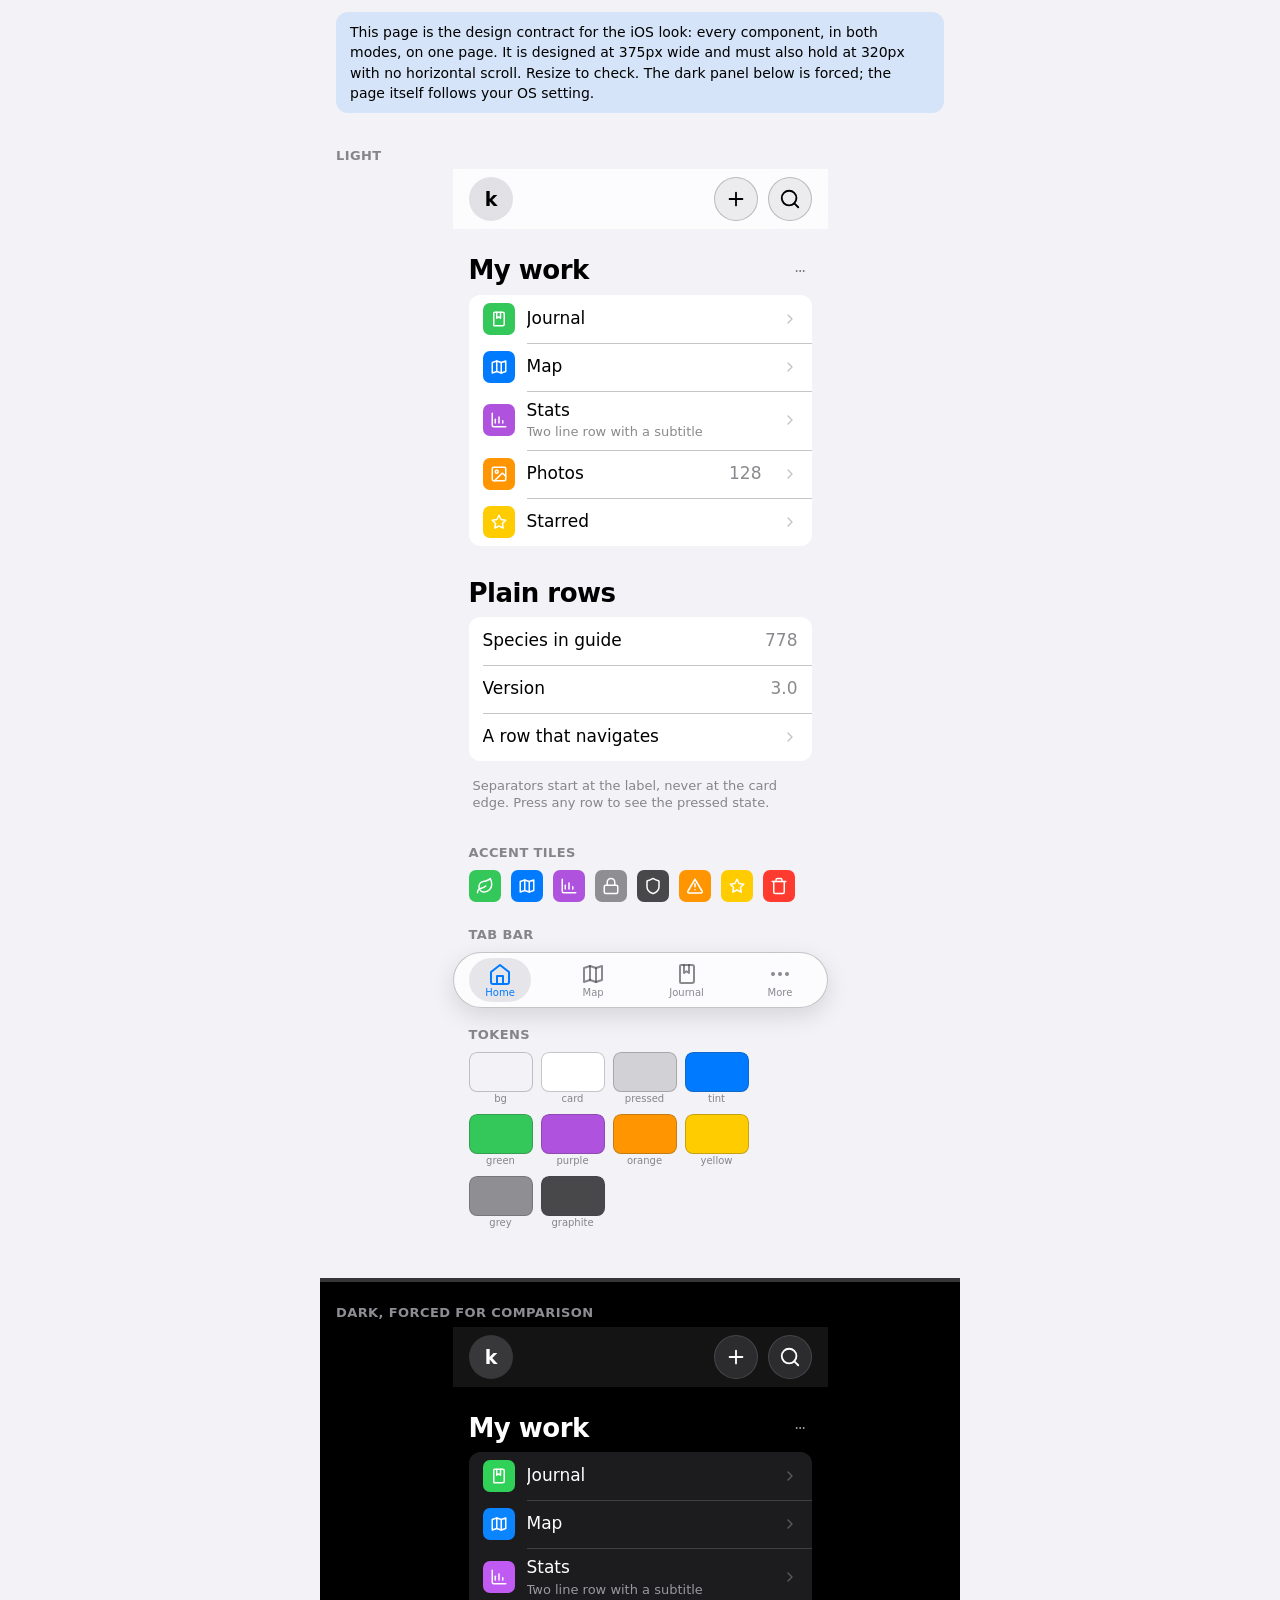
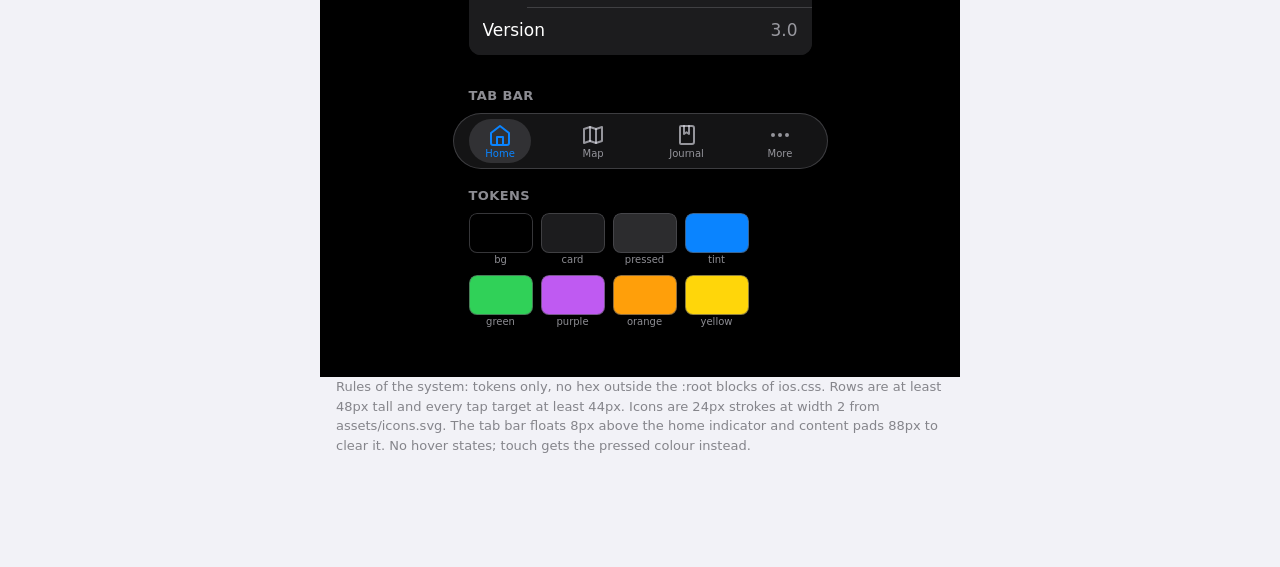
==== styleguide.html @ 79e68087 "feat: add ios styleguide and tokens The design contract for the iOS 26 look: one token sheet on :roo" ====
<!DOCTYPE html>
<html lang="en">
<head>
  <meta charset="utf-8">
  <meta name="viewport" content="width=device-width,initial-scale=1,viewport-fit=cover">
  <meta name="theme-color" content="#F2F2F7" media="(prefers-color-scheme: light)">
  <meta name="theme-color" content="#000000" media="(prefers-color-scheme: dark)">
  <title>styleguide</title>
  <link rel="stylesheet" href="assets/ios.css">
  <style>
    /* Demo scaffolding only. Components come from ios.css; the two panels
       borrow the palettes through the .ios-scheme-* classes it defines,
       so no colour is duplicated here. */
    .sg-note {
      margin: 12px 16px;
      padding: 10px 14px;
      border-radius: 12px;
      background: var(--tint-soft);
      color: var(--label);
      font-size: 14px;
      line-height: 1.45;
    }
    .sg-pane { padding: 4px 0 24px; background: var(--bg); color: var(--label); }
    .sg-pane + .sg-pane { border-top: 4px solid var(--sep); }
    .sg-pane-label {
      font-size: 13px;
      font-weight: 600;
      letter-spacing: .4px;
      text-transform: uppercase;
      color: var(--label-2);
      margin: 18px 16px 4px;
    }
    .sg-swatches { display: flex; flex-wrap: wrap; gap: 8px; margin: 8px 16px 24px; }
    .sg-swatch {
      width: 64px;
      border-radius: 8px;
      overflow: hidden;
      font-size: 10px;
      color: var(--label-2);
      text-align: center;
    }
    .sg-swatch i { display: block; height: 40px; border: 0.5px solid var(--sep); border-radius: 8px; }
    .sg-tiles { display: flex; gap: 10px; flex-wrap: wrap; margin: 8px 16px 24px; }
    .sg-phone { max-width: 375px; margin: 0 auto; }
    .sg-kbd { font-size: 13px; color: var(--label-2); margin: 0 16px 24px; line-height: 1.5; }
  </style>
</head>
<body>
<div class="ios-page">

  <div class="sg-note">
    This page is the design contract for the iOS look: every component, in both
    modes, on one page. It is designed at 375px wide and must also hold at
    320px with no horizontal scroll. Resize to check. The dark panel below is
    forced; the page itself follows your OS setting.
  </div>

  <!-- ============================== LIGHT ============================== -->
  <section class="sg-pane ios-scheme-light">
    <div class="sg-pane-label">Light</div>
    <div class="sg-phone">

      <header class="ios-header">
        <div class="ios-header-row">
          <a class="ios-avatar" href="#" aria-label="Account">k</a>
          <div class="ios-header-actions">
            <button class="ios-glass-btn" type="button" aria-label="New entry"><svg><use href="assets/icons.svg#plus"/></svg></button>
            <button class="ios-glass-btn" type="button" aria-label="Search"><svg><use href="assets/icons.svg#search"/></svg></button>
          </div>
        </div>
      </header>

      <h2 class="ios-section-title">My work
        <button class="ios-overflow" type="button" aria-label="More options"><svg><use href="assets/icons.svg#ellipsis"/></svg></button>
      </h2>
      <nav class="ios-group">
        <a class="ios-row" href="#">
          <span class="ios-tile ios-tile--green"><svg><use href="assets/icons.svg#notebook"/></svg></span>
          <span class="ios-row-body"><span class="ios-row-title">Journal</span></span>
          <span class="ios-chevron"><svg><use href="assets/icons.svg#chevron-right"/></svg></span>
        </a>
        <a class="ios-row" href="#">
          <span class="ios-tile ios-tile--blue"><svg><use href="assets/icons.svg#map"/></svg></span>
          <span class="ios-row-body"><span class="ios-row-title">Map</span></span>
          <span class="ios-chevron"><svg><use href="assets/icons.svg#chevron-right"/></svg></span>
        </a>
        <a class="ios-row" href="#">
          <span class="ios-tile ios-tile--purple"><svg><use href="assets/icons.svg#chart"/></svg></span>
          <span class="ios-row-body"><span class="ios-row-title">Stats</span><span class="ios-row-sub">Two line row with a subtitle</span></span>
          <span class="ios-chevron"><svg><use href="assets/icons.svg#chevron-right"/></svg></span>
        </a>
        <a class="ios-row" href="#">
          <span class="ios-tile ios-tile--orange"><svg><use href="assets/icons.svg#image"/></svg></span>
          <span class="ios-row-body"><span class="ios-row-title">Photos</span></span>
          <span class="ios-row-value">128</span>
          <span class="ios-chevron"><svg><use href="assets/icons.svg#chevron-right"/></svg></span>
        </a>
        <a class="ios-row" href="#">
          <span class="ios-tile ios-tile--yellow"><svg><use href="assets/icons.svg#star"/></svg></span>
          <span class="ios-row-body"><span class="ios-row-title">Starred</span></span>
          <span class="ios-chevron"><svg><use href="assets/icons.svg#chevron-right"/></svg></span>
        </a>
      </nav>

      <h2 class="ios-section-title">Plain rows</h2>
      <div class="ios-group">
        <div class="ios-row ios-row--plain">
          <span class="ios-row-body"><span class="ios-row-title">Species in guide</span></span>
          <span class="ios-row-value">778</span>
        </div>
        <div class="ios-row ios-row--plain">
          <span class="ios-row-body"><span class="ios-row-title">Version</span></span>
          <span class="ios-row-value">3.0</span>
        </div>
        <a class="ios-row ios-row--plain" href="#">
          <span class="ios-row-body"><span class="ios-row-title">A row that navigates</span></span>
          <span class="ios-chevron"><svg><use href="assets/icons.svg#chevron-right"/></svg></span>
        </a>
      </div>
      <p class="ios-group-foot">Separators start at the label, never at the card edge. Press any row to see the pressed state.</p>

      <div class="sg-pane-label">Accent tiles</div>
      <div class="sg-tiles">
        <span class="ios-tile ios-tile--green"><svg><use href="assets/icons.svg#leaf"/></svg></span>
        <span class="ios-tile ios-tile--blue"><svg><use href="assets/icons.svg#map"/></svg></span>
        <span class="ios-tile ios-tile--purple"><svg><use href="assets/icons.svg#chart"/></svg></span>
        <span class="ios-tile ios-tile--grey"><svg><use href="assets/icons.svg#lock"/></svg></span>
        <span class="ios-tile ios-tile--graphite"><svg><use href="assets/icons.svg#shield"/></svg></span>
        <span class="ios-tile ios-tile--orange"><svg><use href="assets/icons.svg#alert"/></svg></span>
        <span class="ios-tile ios-tile--yellow"><svg><use href="assets/icons.svg#star"/></svg></span>
        <span class="ios-tile ios-tile--red"><svg><use href="assets/icons.svg#trash"/></svg></span>
      </div>

      <div class="sg-pane-label">Tab bar</div>
      <nav class="ios-tabbar ios-tabbar--demo">
        <a class="ios-tab" aria-current="page" href="#"><svg><use href="assets/icons.svg#home"/></svg><span>Home</span></a>
        <a class="ios-tab" href="#"><svg><use href="assets/icons.svg#map"/></svg><span>Map</span></a>
        <a class="ios-tab" href="#"><svg><use href="assets/icons.svg#notebook"/></svg><span>Journal</span></a>
        <a class="ios-tab" href="#"><svg><use href="assets/icons.svg#ellipsis"/></svg><span>More</span></a>
      </nav>

      <div class="sg-pane-label">Tokens</div>
      <div class="sg-swatches">
        <span class="sg-swatch"><i style="background:var(--bg)"></i>bg</span>
        <span class="sg-swatch"><i style="background:var(--card)"></i>card</span>
        <span class="sg-swatch"><i style="background:var(--card-pressed)"></i>pressed</span>
        <span class="sg-swatch"><i style="background:var(--tint)"></i>tint</span>
        <span class="sg-swatch"><i style="background:var(--green)"></i>green</span>
        <span class="sg-swatch"><i style="background:var(--purple)"></i>purple</span>
        <span class="sg-swatch"><i style="background:var(--orange)"></i>orange</span>
        <span class="sg-swatch"><i style="background:var(--yellow)"></i>yellow</span>
        <span class="sg-swatch"><i style="background:var(--grey)"></i>grey</span>
        <span class="sg-swatch"><i style="background:var(--graphite)"></i>graphite</span>
      </div>
    </div>
  </section>

  <!-- ============================== DARK =============================== -->
  <section class="sg-pane ios-scheme-dark">
    <div class="sg-pane-label">Dark, forced for comparison</div>
    <div class="sg-phone">

      <header class="ios-header">
        <div class="ios-header-row">
          <a class="ios-avatar" href="#" aria-label="Account">k</a>
          <div class="ios-header-actions">
            <button class="ios-glass-btn" type="button" aria-label="New entry"><svg><use href="assets/icons.svg#plus"/></svg></button>
            <button class="ios-glass-btn" type="button" aria-label="Search"><svg><use href="assets/icons.svg#search"/></svg></button>
          </div>
        </div>
      </header>

      <h2 class="ios-section-title">My work
        <button class="ios-overflow" type="button" aria-label="More options"><svg><use href="assets/icons.svg#ellipsis"/></svg></button>
      </h2>
      <nav class="ios-group">
        <a class="ios-row" href="#">
          <span class="ios-tile ios-tile--green"><svg><use href="assets/icons.svg#notebook"/></svg></span>
          <span class="ios-row-body"><span class="ios-row-title">Journal</span></span>
          <span class="ios-chevron"><svg><use href="assets/icons.svg#chevron-right"/></svg></span>
        </a>
        <a class="ios-row" href="#">
          <span class="ios-tile ios-tile--blue"><svg><use href="assets/icons.svg#map"/></svg></span>
          <span class="ios-row-body"><span class="ios-row-title">Map</span></span>
          <span class="ios-chevron"><svg><use href="assets/icons.svg#chevron-right"/></svg></span>
        </a>
        <a class="ios-row" href="#">
          <span class="ios-tile ios-tile--purple"><svg><use href="assets/icons.svg#chart"/></svg></span>
          <span class="ios-row-body"><span class="ios-row-title">Stats</span><span class="ios-row-sub">Two line row with a subtitle</span></span>
          <span class="ios-chevron"><svg><use href="assets/icons.svg#chevron-right"/></svg></span>
        </a>
        <div class="ios-row ios-row--plain">
          <span class="ios-row-body"><span class="ios-row-title">Version</span></span>
          <span class="ios-row-value">3.0</span>
        </div>
      </nav>

      <div class="sg-pane-label">Tab bar</div>
      <nav class="ios-tabbar ios-tabbar--demo">
        <a class="ios-tab" aria-current="page" href="#"><svg><use href="assets/icons.svg#home"/></svg><span>Home</span></a>
        <a class="ios-tab" href="#"><svg><use href="assets/icons.svg#map"/></svg><span>Map</span></a>
        <a class="ios-tab" href="#"><svg><use href="assets/icons.svg#notebook"/></svg><span>Journal</span></a>
        <a class="ios-tab" href="#"><svg><use href="assets/icons.svg#ellipsis"/></svg><span>More</span></a>
      </nav>

      <div class="sg-pane-label">Tokens</div>
      <div class="sg-swatches">
        <span class="sg-swatch"><i style="background:var(--bg)"></i>bg</span>
        <span class="sg-swatch"><i style="background:var(--card)"></i>card</span>
        <span class="sg-swatch"><i style="background:var(--card-pressed)"></i>pressed</span>
        <span class="sg-swatch"><i style="background:var(--tint)"></i>tint</span>
        <span class="sg-swatch"><i style="background:var(--green)"></i>green</span>
        <span class="sg-swatch"><i style="background:var(--purple)"></i>purple</span>
        <span class="sg-swatch"><i style="background:var(--orange)"></i>orange</span>
        <span class="sg-swatch"><i style="background:var(--yellow)"></i>yellow</span>
      </div>
    </div>
  </section>

  <p class="sg-kbd">
    Rules of the system: tokens only, no hex outside the :root blocks of
    ios.css. Rows are at least 48px tall and every tap target at least 44px.
    Icons are 24px strokes at width 2 from assets/icons.svg. The tab bar
    floats 8px above the home indicator and content pads 88px to clear it.
    No hover states; touch gets the pressed colour instead.
  </p>
</div>
</body>
</html>
---- assets/ios.css ----
/* =====================================================================
   ios.css, part 1 of 2: the shared iOS design system.
   One stylesheet per site. Tokens live on :root; dark mode follows the
   OS through prefers-color-scheme. The apps carry their own
   Auto / Light / Dark setting, which lands as data-theme on <html> and
   must win in both directions. The .ios-scheme-* classes expose the
   same two palettes to the styleguide so it can show both modes on one
   page without duplicating a token anywhere else.
   No hex outside the token blocks below.
   ===================================================================== */

:root {
  /* ground and surfaces */
  --bg: #F2F2F7;
  --card: #FFFFFF;
  --card-pressed: #D1D1D6;

  /* text */
  --label: #000000;
  --label-2: rgba(60, 60, 67, .60);
  --label-3: rgba(60, 60, 67, .30);
  --sep: rgba(60, 60, 67, .29);

  /* chrome and tint */
  --tint: #007AFF;
  --tint-press: #0062CC;
  --tint-soft: rgba(0, 122, 255, .12);
  --on-tint: #FFFFFF;
  --chrome: rgba(255, 255, 255, .72);

  /* accents, one per tile colour */
  --green: #34C759;
  --blue: #007AFF;
  --purple: #AF52DE;
  --grey: #8E8E93;
  --graphite: #48484A;
  --orange: #FF9500;
  --yellow: #FFCC00;
  --red: #FF3B30;

  /* system fills */
  --fill: rgba(120, 120, 128, .12);
  --fill-strong: rgba(120, 120, 128, .2);
  --press-pill: rgba(120, 120, 128, .16);
  --shadow-float: 0 8px 24px rgba(0, 0, 0, .12);

  /* geometry */
  --r-group: 12px;
  --r-tile: 7px;
  --row-min: 48px;
  --gutter: 16px;

  /* compat aliases: older component css reads these names */
  --bg-elevated: var(--card);
  --bg-secondary: var(--bg);
  --bar: var(--chrome);
  --bar-border: var(--sep);
  --separator: var(--sep);
  --tab-inactive: var(--label-2);
}

@media (prefers-color-scheme: dark) {
  :root:not([data-theme="light"]) {
    --bg: #000000;
    --card: #1C1C1E;
    --card-pressed: #2C2C2E;
    --label: #FFFFFF;
    --label-2: rgba(235, 235, 245, .60);
    --label-3: rgba(235, 235, 245, .30);
    --sep: rgba(84, 84, 88, .65);
    --tint: #0A84FF;
    --tint-press: #409CFF;
    --tint-soft: rgba(10, 132, 255, .16);
    --chrome: rgba(28, 28, 30, .72);
    --green: #30D158;
    --blue: #0A84FF;
    --purple: #BF5AF2;
    --graphite: #3A3A3C;
    --orange: #FF9F0A;
    --yellow: #FFD60A;
    --red: #FF453A;
    --fill: rgba(120, 120, 128, .24);
    --fill-strong: rgba(120, 120, 128, .36);
    --press-pill: rgba(120, 120, 128, .29);
    color-scheme: dark;
  }
}

/* The in-app theme picker must beat the OS in both directions, and the
   styleguide borrows the same palettes for its side by side panels. */
:root[data-theme="light"],
.ios-scheme-light {
  --bg: #F2F2F7;
  --card: #FFFFFF;
  --card-pressed: #D1D1D6;
  --label: #000000;
  --label-2: rgba(60, 60, 67, .60);
  --label-3: rgba(60, 60, 67, .30);
  --sep: rgba(60, 60, 67, .29);
  --tint: #007AFF;
  --tint-press: #0062CC;
  --tint-soft: rgba(0, 122, 255, .12);
  --chrome: rgba(255, 255, 255, .72);
  --green: #34C759;
  --blue: #007AFF;
  --purple: #AF52DE;
  --grey: #8E8E93;
  --graphite: #48484A;
  --orange: #FF9500;
  --yellow: #FFCC00;
  --red: #FF3B30;
  --fill: rgba(120, 120, 128, .12);
  --fill-strong: rgba(120, 120, 128, .2);
  --press-pill: rgba(120, 120, 128, .16);
  color-scheme: light;
}
:root[data-theme="dark"],
.ios-scheme-dark {
  --bg: #000000;
  --card: #1C1C1E;
  --card-pressed: #2C2C2E;
  --label: #FFFFFF;
  --label-2: rgba(235, 235, 245, .60);
  --label-3: rgba(235, 235, 245, .30);
  --sep: rgba(84, 84, 88, .65);
  --tint: #0A84FF;
  --tint-press: #409CFF;
  --tint-soft: rgba(10, 132, 255, .16);
  --chrome: rgba(28, 28, 30, .72);
  --green: #30D158;
  --blue: #0A84FF;
  --purple: #BF5AF2;
  --grey: #8E8E93;
  --graphite: #3A3A3C;
  --orange: #FF9F0A;
  --yellow: #FFD60A;
  --red: #FF453A;
  --fill: rgba(120, 120, 128, .24);
  --fill-strong: rgba(120, 120, 128, .36);
  --press-pill: rgba(120, 120, 128, .29);
  color-scheme: dark;
}

/* ------------------------------------------------------------ globals */
* { box-sizing: border-box; }
html { -webkit-text-size-adjust: 100%; }
body {
  margin: 0;
  min-height: 100dvh;
  background: var(--bg);
  color: var(--label);
  font-family: -apple-system, BlinkMacSystemFont, system-ui, "Segoe UI", Roboto, sans-serif;
  font-size: 17px;
  line-height: 1.4;
  -webkit-font-smoothing: antialiased;
  -webkit-tap-highlight-color: transparent;
  overscroll-behavior-y: none;
  /* content must clear the floating tab bar */
  padding-bottom: 88px;
}
img { max-width: 100%; }
a { color: var(--tint); text-decoration: none; }
button {
  font-family: inherit;
  color: inherit;
  background: none;
  border: 0;
  cursor: pointer;
  touch-action: manipulation;
}
:focus-visible {
  outline: 2px solid var(--tint);
  outline-offset: 2px;
  border-radius: 6px;
}
/* one centred column, capped at 640px */
.ios-page { max-width: 640px; margin: 0 auto; }

@media (prefers-reduced-motion: reduce) {
  *, *::before, *::after { transition-duration: .01ms !important; animation-duration: .01ms !important; }
}

/* ------------------------------------------------------- 1. header */
.ios-header {
  position: sticky;
  top: 0;
  z-index: 40;
  background: var(--chrome);
  -webkit-backdrop-filter: blur(24px) saturate(180%);
  backdrop-filter: blur(24px) saturate(180%);
  padding: calc(8px + env(safe-area-inset-top)) var(--gutter) 8px;
}
.ios-header-row {
  max-width: 640px;
  margin: 0 auto;
  display: flex;
  align-items: center;
  justify-content: space-between;
  gap: 12px;
  min-height: 44px;
}
.ios-avatar {
  width: 44px;
  height: 44px;
  border-radius: 50%;
  display: flex;
  align-items: center;
  justify-content: center;
  background: var(--fill-strong);
  color: var(--label);
  font-size: 19px;
  font-weight: 600;
  text-decoration: none;
  overflow: hidden;
  flex: none;
}
.ios-avatar img { width: 100%; height: 100%; object-fit: cover; }
.ios-avatar svg { width: 22px; height: 22px; color: var(--label-2); }
.ios-avatar:active { background: var(--card-pressed); }
.ios-header-actions { display: flex; gap: 10px; margin-left: auto; }
.ios-glass-btn {
  width: 44px;
  height: 44px;
  border-radius: 50%;
  display: flex;
  align-items: center;
  justify-content: center;
  background: var(--fill);
  border: 0.5px solid var(--sep);
  color: var(--label);
}
.ios-glass-btn svg { width: 22px; height: 22px; }
.ios-glass-btn:active { background: var(--card-pressed); }

/* ------------------------------------------------ 2. section title */
.ios-section-title {
  display: flex;
  align-items: center;
  justify-content: space-between;
  gap: 12px;
  font-size: 26px;
  font-weight: 700;
  letter-spacing: -0.02em;
  line-height: 1.2;
  color: var(--label);
  margin: 26px 0 8px;
  padding-left: var(--gutter);
}
.ios-overflow {
  width: 24px;
  height: 24px;
  flex: none;
  display: flex;
  align-items: center;
  justify-content: center;
  color: var(--label-2);
  margin-right: var(--gutter);
}
.ios-overflow svg { width: 24px; height: 24px; }

/* -------------------------------------------------------- 3. group */
.ios-group {
  background: var(--card);
  border-radius: var(--r-group);
  margin: 0 var(--gutter) 32px;
  overflow: hidden;
}
/* small footnote under a group, outside the card */
.ios-group-foot {
  font-size: 13px;
  color: var(--label-2);
  margin: -24px var(--gutter) 32px;
  padding: 8px 4px 0;
  line-height: 1.35;
}

/* ---------------------------------------------------------- 4. row */
.ios-row {
  position: relative;
  display: flex;
  align-items: center;
  min-height: var(--row-min);
  padding: 8px 14px;
  gap: 12px;
  color: var(--label);
  font-size: 17px;
  text-decoration: none;
  text-align: left;
  background: var(--card);
  /* a <button> is a form control: without this its row shrink-wraps */
  width: 100%;
  border: 0;
}
.ios-row:active { background: var(--card-pressed); }
/* separator starts at the label, never the card edge:
   14px pad + 32px tile + 12px gap = 58px when a tile leads the row */
.ios-row + .ios-row::before,
.ios-row + details > .ios-row::before {
  content: "";
  position: absolute;
  top: 0;
  left: 58px;
  right: 0;
  height: 0.5px;
  background: var(--sep);
}
/* rows with no leading tile: the label starts at the padding */
.ios-row--plain + .ios-row--plain::before { left: 14px; }
.ios-row-body { flex: 1; min-width: 0; }
.ios-row-title {
  display: block;
  font-size: 17px;
  color: var(--label);
  overflow: hidden;
  text-overflow: ellipsis;
  white-space: nowrap;
}
.ios-row-sub {
  display: block;
  font-size: 13px;
  color: var(--label-2);
  margin-top: 1px;
  overflow: hidden;
  text-overflow: ellipsis;
  white-space: nowrap;
}
.ios-row-value {
  flex: none;
  margin-left: auto;
  color: var(--label-2);
  font-size: 17px;
  font-variant-numeric: tabular-nums;
}
.ios-chevron {
  flex: none;
  margin-left: auto;
  display: flex;
  color: var(--label-3);
}
.ios-row-value + .ios-chevron { margin-left: 8px; }
.ios-chevron svg { width: 16px; height: 16px; display: block; }

/* --------------------------------------------------------- 5. tile */
.ios-tile {
  width: 32px;
  height: 32px;
  border-radius: var(--r-tile);
  display: flex;
  align-items: center;
  justify-content: center;
  color: var(--on-tint);
  flex: none;
}
.ios-tile svg { width: 18px; height: 18px; }
.ios-tile--green { background: var(--green); }
.ios-tile--blue { background: var(--blue); }
.ios-tile--purple { background: var(--purple); }
.ios-tile--grey { background: var(--grey); }
.ios-tile--graphite { background: var(--graphite); }
.ios-tile--orange { background: var(--orange); }
.ios-tile--yellow { background: var(--yellow); }
.ios-tile--red { background: var(--red); }
.ios-tile--tint { background: var(--tint); }

/* ------------------------------------------------------ 6. tab bar */
.ios-tabbar {
  position: fixed;
  left: 12px;
  right: 12px;
  bottom: calc(8px + env(safe-area-inset-bottom));
  height: 56px;
  max-width: 616px;
  margin: 0 auto;
  border-radius: 28px;
  background: var(--chrome);
  -webkit-backdrop-filter: blur(24px) saturate(180%);
  backdrop-filter: blur(24px) saturate(180%);
  border: 0.5px solid var(--sep);
  box-shadow: var(--shadow-float);
  display: flex;
  align-items: center;
  justify-content: space-around;
  z-index: 50;
}
.ios-tab {
  display: flex;
  flex-direction: column;
  align-items: center;
  justify-content: center;
  gap: 2px;
  min-width: 62px;
  height: 44px;
  padding: 0 14px;
  border-radius: 22px;
  color: var(--label-2);
  font-size: 10px;
  font-weight: 500;
  line-height: 1;
  text-decoration: none;
}
.ios-tab svg { width: 24px; height: 24px; }
.ios-tab[aria-current="page"],
.ios-tab.on {
  background: var(--press-pill);
  color: var(--tint);
}
/* static variant so the styleguide can show the bar in the flow */
.ios-tabbar--demo { position: static; margin: 8px auto; }
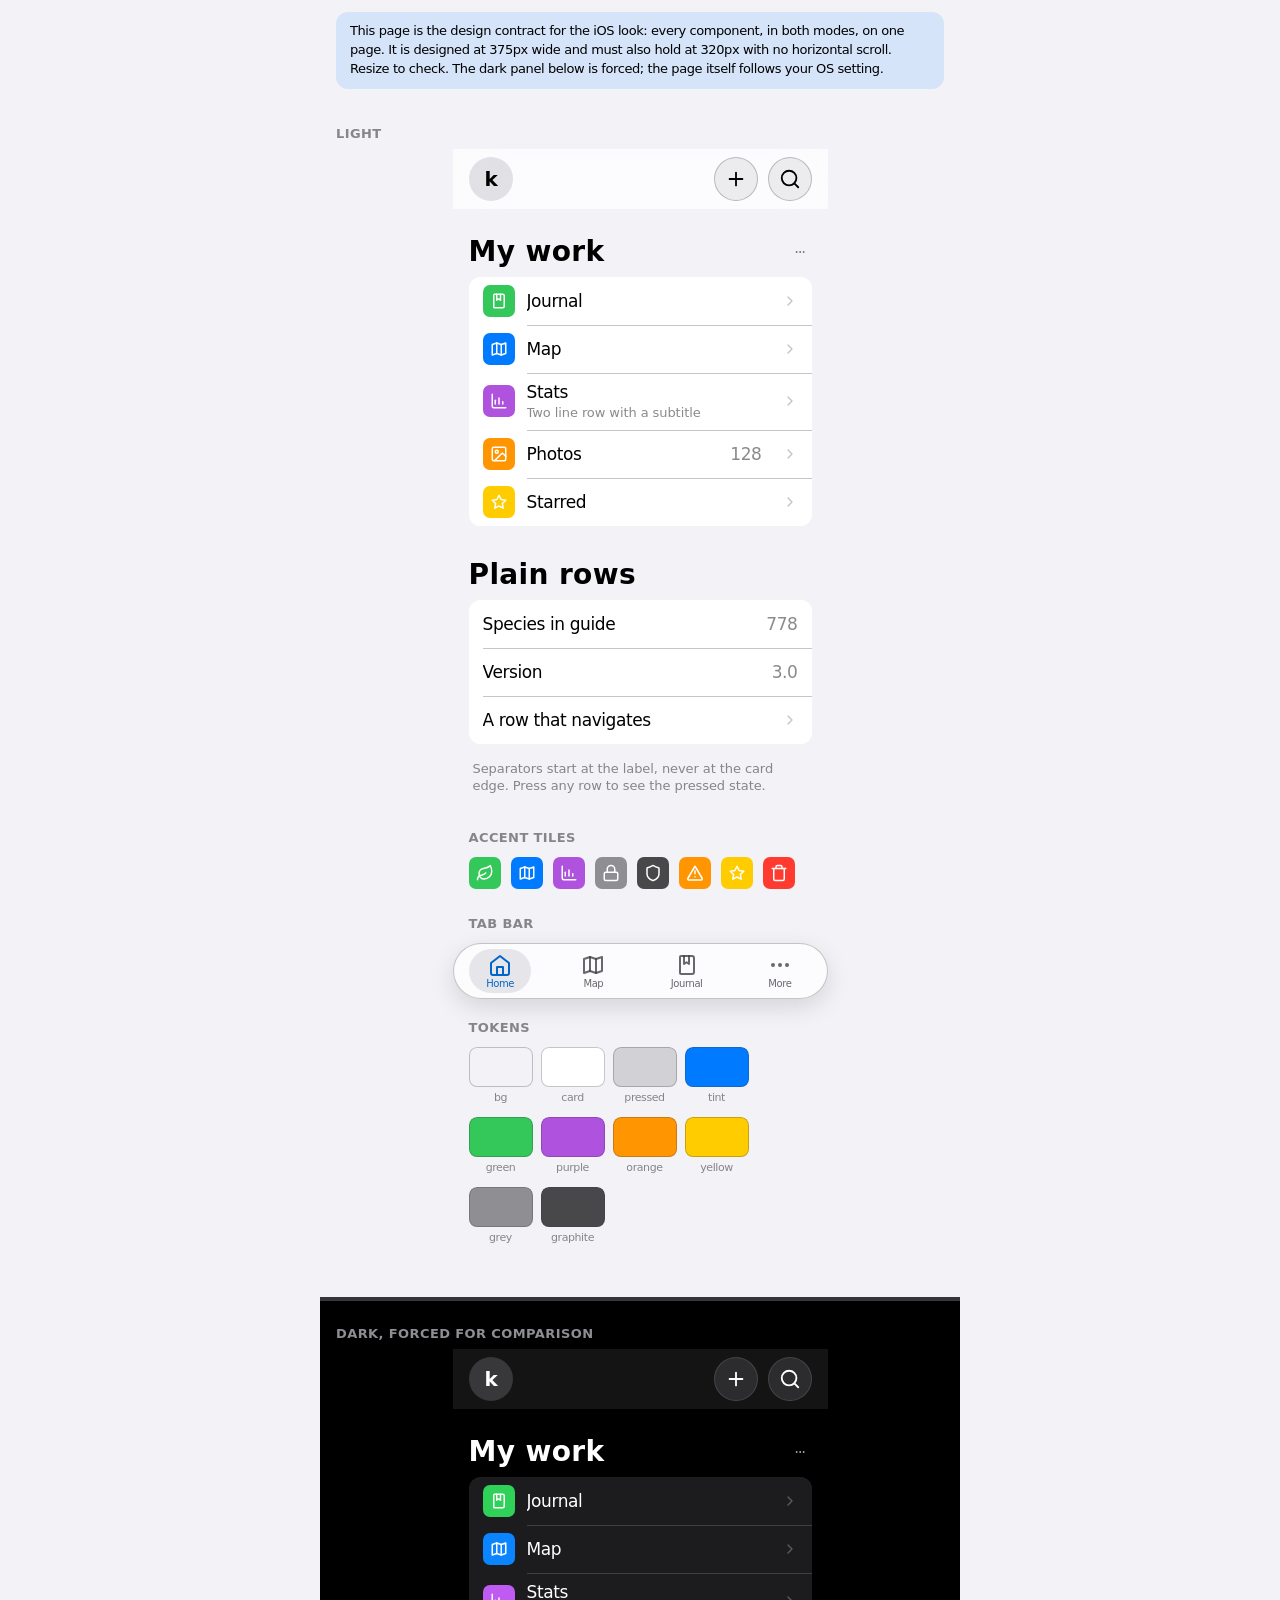
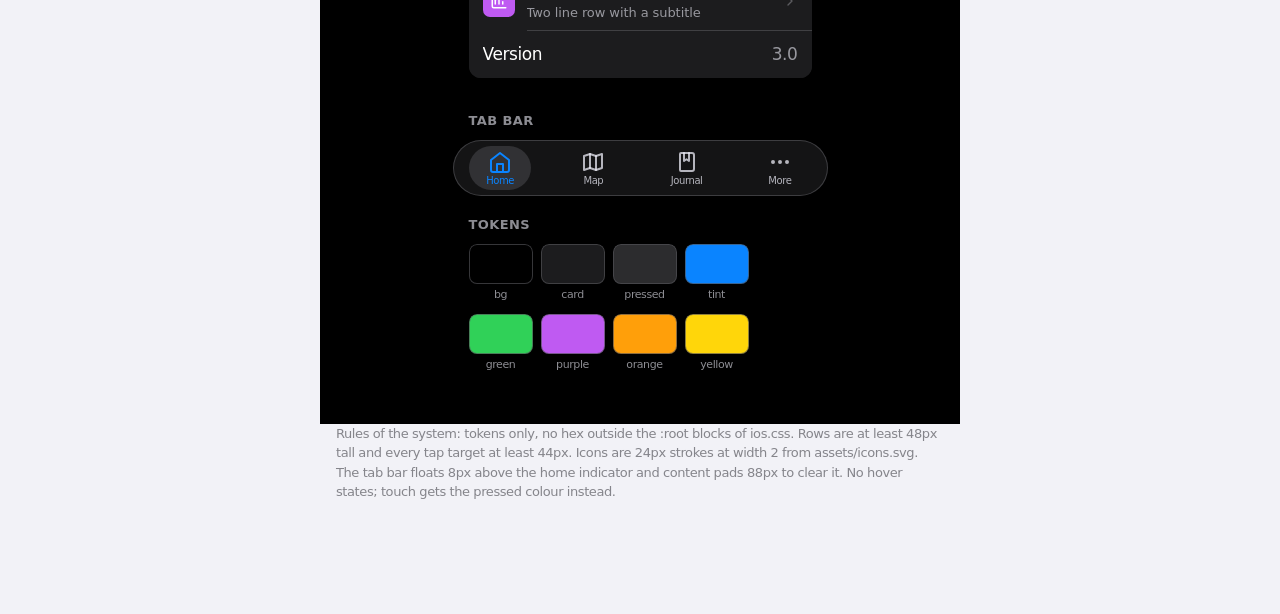
==== commit a1d874b3: "style: adopt the apple type scale and system font Every piece of text now sits on the iOS Dynamic Ty" ====
--- a/styleguide.html
+++ b/styleguide.html
@@ -17,7 +17,7 @@
       border-radius: 12px;
       background: var(--tint-soft);
       color: var(--label);
-      font-size: 14px;
+      font-size: 13px;
       line-height: 1.45;
     }
     .sg-pane { padding: 4px 0 24px; background: var(--bg); color: var(--label); }
@@ -35,7 +35,7 @@
       width: 64px;
       border-radius: 8px;
       overflow: hidden;
-      font-size: 10px;
+      font-size: 11px;
       color: var(--label-2);
       text-align: center;
     }
--- a/assets/ios.css
+++ b/assets/ios.css
@@ -1,5 +1,5 @@
 /* =====================================================================
-   ios.css, part 1 of 2: the shared iOS design system.
+   ios.css, part 1 of 3: the shared iOS design system.
    One stylesheet per site. Tokens live on :root; dark mode follows the
    OS through prefers-color-scheme. The apps carry their own
    Auto / Light / Dark setting, which lands as data-theme on <html> and
@@ -24,6 +24,9 @@
   /* chrome and tint */
   --tint: #007AFF;
   --tint-press: #0062CC;
+  --tint-text: #0066CC;
+  --tint-fill: #0066CC;
+  --label-aa: rgba(60, 60, 67, .78);
   --tint-soft: rgba(0, 122, 255, .12);
   --on-tint: #FFFFFF;
   --chrome: rgba(255, 255, 255, .72);
@@ -43,6 +46,24 @@
   --fill-strong: rgba(120, 120, 128, .2);
   --press-pill: rgba(120, 120, 128, .16);
   --shadow-float: 0 8px 24px rgba(0, 0, 0, .12);
+
+
+  /* Apple type scale (Dynamic Type at the default Large setting).
+     Sizes, line heights and tracking straight from the HIG; every
+     font-size in this file must be one of these. */
+  --font-sys: -apple-system, BlinkMacSystemFont, system-ui, "Segoe UI", Roboto, sans-serif;
+  --fs-large-title: 34px; --lh-large-title: 41px; --ls-large-title: 0.37px;
+  --fs-title1: 28px; --lh-title1: 34px; --ls-title1: 0.36px;
+  --fs-title2: 22px; --lh-title2: 28px; --ls-title2: 0.35px;
+  --fs-title3: 20px; --lh-title3: 25px; --ls-title3: 0.38px;
+  --fs-headline: 17px; --lh-headline: 22px; --ls-headline: -0.41px;
+  --fs-body: 17px; --lh-body: 22px; --ls-body: -0.41px;
+  --fs-callout: 16px; --lh-callout: 21px; --ls-callout: -0.32px;
+  --fs-subhead: 15px; --lh-subhead: 20px; --ls-subhead: -0.24px;
+  --fs-footnote: 13px; --lh-footnote: 18px; --ls-footnote: -0.08px;
+  --fs-caption1: 12px; --lh-caption1: 16px; --ls-caption1: 0;
+  --fs-caption2: 11px; --lh-caption2: 13px; --ls-caption2: 0.07px;
+  --fs-tab: 10px;   /* the one exception: tab bar labels, as on iOS */
 
   /* geometry */
   --r-group: 12px;
@@ -70,6 +91,9 @@
     --sep: rgba(84, 84, 88, .65);
     --tint: #0A84FF;
     --tint-press: #409CFF;
+    --tint-text: #0A84FF;
+    --tint-fill: #0A84FF;
+    --label-aa: rgba(235, 235, 245, .75);
     --tint-soft: rgba(10, 132, 255, .16);
     --chrome: rgba(28, 28, 30, .72);
     --green: #30D158;
@@ -99,6 +123,9 @@
   --sep: rgba(60, 60, 67, .29);
   --tint: #007AFF;
   --tint-press: #0062CC;
+  --tint-text: #0066CC;
+  --tint-fill: #0066CC;
+  --label-aa: rgba(60, 60, 67, .78);
   --tint-soft: rgba(0, 122, 255, .12);
   --chrome: rgba(255, 255, 255, .72);
   --green: #34C759;
@@ -125,6 +152,9 @@
   --sep: rgba(84, 84, 88, .65);
   --tint: #0A84FF;
   --tint-press: #409CFF;
+    --tint-text: #0A84FF;
+    --tint-fill: #0A84FF;
+    --label-aa: rgba(235, 235, 245, .75);
   --tint-soft: rgba(10, 132, 255, .16);
   --chrome: rgba(28, 28, 30, .72);
   --green: #30D158;
@@ -149,9 +179,10 @@
   min-height: 100dvh;
   background: var(--bg);
   color: var(--label);
-  font-family: -apple-system, BlinkMacSystemFont, system-ui, "Segoe UI", Roboto, sans-serif;
-  font-size: 17px;
-  line-height: 1.4;
+  font-family: var(--font-sys);
+  font-size: var(--fs-body);
+  line-height: var(--lh-body);
+  letter-spacing: var(--ls-body);
   -webkit-font-smoothing: antialiased;
   -webkit-tap-highlight-color: transparent;
   overscroll-behavior-y: none;
@@ -159,7 +190,8 @@
   padding-bottom: 88px;
 }
 img { max-width: 100%; }
-a { color: var(--tint); text-decoration: none; }
+/* inline text links use the darker text tint so small type keeps AA contrast */
+a { color: var(--tint-text, var(--tint)); text-decoration: none; }
 button {
   font-family: inherit;
   color: inherit;
@@ -208,7 +240,7 @@
   justify-content: center;
   background: var(--fill-strong);
   color: var(--label);
-  font-size: 19px;
+  font-size: var(--fs-title3);
   font-weight: 600;
   text-decoration: none;
   overflow: hidden;
@@ -238,15 +270,16 @@
   align-items: center;
   justify-content: space-between;
   gap: 12px;
-  font-size: 26px;
+  font-size: var(--fs-title1);
   font-weight: 700;
-  letter-spacing: -0.02em;
-  line-height: 1.2;
+  letter-spacing: var(--ls-title1);
+  line-height: var(--lh-title1);
   color: var(--label);
   margin: 26px 0 8px;
   padding-left: var(--gutter);
 }
 .ios-overflow {
+  position: relative;
   width: 24px;
   height: 24px;
   flex: none;
@@ -256,6 +289,16 @@
   color: var(--label-2);
   margin-right: var(--gutter);
 }
+/* the glyph stays 24px per the spec; the thing you aim at is 44px */
+.ios-overflow::after {
+  content: "";
+  position: absolute;
+  top: 50%;
+  left: 50%;
+  width: 44px;
+  height: 44px;
+  transform: translate(-50%, -50%);
+}
 .ios-overflow svg { width: 24px; height: 24px; }
 
 /* -------------------------------------------------------- 3. group */
@@ -267,7 +310,8 @@
 }
 /* small footnote under a group, outside the card */
 .ios-group-foot {
-  font-size: 13px;
+  font-size: var(--fs-footnote);
+  letter-spacing: var(--ls-footnote);
   color: var(--label-2);
   margin: -24px var(--gutter) 32px;
   padding: 8px 4px 0;
@@ -283,7 +327,8 @@
   padding: 8px 14px;
   gap: 12px;
   color: var(--label);
-  font-size: 17px;
+  font-size: var(--fs-body);
+  letter-spacing: var(--ls-body);
   text-decoration: none;
   text-align: left;
   background: var(--card);
@@ -309,7 +354,9 @@
 .ios-row-body { flex: 1; min-width: 0; }
 .ios-row-title {
   display: block;
-  font-size: 17px;
+  font-size: var(--fs-body);
+  line-height: var(--lh-body);
+  letter-spacing: var(--ls-body);
   color: var(--label);
   overflow: hidden;
   text-overflow: ellipsis;
@@ -317,7 +364,9 @@
 }
 .ios-row-sub {
   display: block;
-  font-size: 13px;
+  font-size: var(--fs-footnote);
+  line-height: var(--lh-footnote);
+  letter-spacing: var(--ls-footnote);
   color: var(--label-2);
   margin-top: 1px;
   overflow: hidden;
@@ -328,7 +377,8 @@
   flex: none;
   margin-left: auto;
   color: var(--label-2);
-  font-size: 17px;
+  font-size: var(--fs-body);
+  letter-spacing: var(--ls-body);
   font-variant-numeric: tabular-nums;
 }
 .ios-chevron {
@@ -392,8 +442,8 @@
   height: 44px;
   padding: 0 14px;
   border-radius: 22px;
-  color: var(--label-2);
-  font-size: 10px;
+  color: var(--label-aa);
+  font-size: var(--fs-tab);
   font-weight: 500;
   line-height: 1;
   text-decoration: none;
@@ -402,7 +452,1222 @@
 .ios-tab[aria-current="page"],
 .ios-tab.on {
   background: var(--press-pill);
-  color: var(--tint);
+  /* the text tint: a 10px label needs the AA-passing blue */
+  color: var(--tint-text);
 }
 /* static variant so the styleguide can show the bar in the flow */
 .ios-tabbar--demo { position: static; margin: 8px auto; }
+
+/* =====================================================================
+   ios.css, part 2 of 3: ON Camp app styles.
+   The old styles.css folded in below the core and re-pointed at the
+   core tokens above. Colour comes only from the core token blocks;
+   this section keeps the app's own layout tokens (radii, gaps, easing)
+   in the app-layout block right here.
+   ===================================================================== */
+
+  /* app-layout tokens (non-colour) ------------------------------------- */
+  :root{
+    --r:16px; --r-sm:12px; --r-xs:10px;
+    --row-h:64px; --gap-s:6px; --gap-m:10px; --gap-l:12px;
+    --pad-card:14px 16px; --pad-row:12px 14px;
+    --sa-top:env(safe-area-inset-top,0px); --sa-bottom:env(safe-area-inset-bottom,0px);
+    --ease:cubic-bezier(.32,.72,0,1);
+    --tab-h:56px; --nav-h:44px;
+  }
+
+  /* base ---------------------------------------------------------------- */
+  button{-webkit-user-select:none;user-select:none}
+  .wrap{max-width:640px;margin:0 auto;padding:0 16px}
+  .tnum{font-variant-numeric:tabular-nums}
+  #view-park{min-height:100dvh}
+  .ghostpark{display:none}
+  /* .wrap already pays the 16px side inset, so inset components inside it
+     must not pay it twice */
+  .wrap .ios-group{margin-left:0;margin-right:0}
+  .wrap .ios-group-foot{margin-left:0;margin-right:0}
+  .wrap .ios-section-title{padding-left:0}
+  .wrap .ios-section-title .ios-overflow{margin-right:0}
+  .ios-group .segmented{margin:8px}
+
+  /* app header (iOS large title) --------------------------------------- */
+  .appbar{padding:10px 16px 14px;max-width:640px;margin:0 auto}
+  .eyebrow{font-size:13px;font-weight:400;letter-spacing:.4px;text-transform:uppercase;color:var(--label-2)}
+  .titlebar{display:flex;align-items:baseline;justify-content:space-between;gap:9px}
+  .appbar h1{font-weight:700;font-size:34px;line-height:41px;letter-spacing:.37px;margin:2px 0 0}
+  .ver{position:relative;appearance:none;border:0;background:none;cursor:pointer;font-family:var(--font-sys);font-weight:600;font-size:15px;
+    color:var(--tint-text);white-space:nowrap;padding:6px 4px;margin:0}
+  /* Fitts: the label stays small and quiet, the thing you aim at does not. */
+  .ver::after{content:"";position:absolute;top:50%;left:-6px;right:-6px;height:44px;transform:translateY(-50%)}
+  .appbar .sub{color:var(--label-aa);font-size:15px;margin-top:5px;line-height:var(--lh-subhead)}
+
+  /* park page back bar: same chrome as the header, no border ------------ */
+  .backbar{position:sticky;top:0;z-index:20;background:var(--chrome);
+    -webkit-backdrop-filter:saturate(180%) blur(24px);backdrop-filter:saturate(180%) blur(24px);
+    padding:calc(11px + env(safe-area-inset-top)) 16px 11px}
+  .backbar .inner{max-width:640px;margin:0 auto;display:flex;align-items:center;justify-content:space-between;gap:var(--gap-m)}
+  .backbtn{appearance:none;border:0;background:none;cursor:pointer;color:var(--tint);font-weight:400;font-size:17px;
+    display:inline-flex;align-items:center;gap:3px;padding:8px 14px;margin:-8px -14px;transition:opacity .14s}
+  .backbtn:active{opacity:.4}
+  .backbtn svg{flex:none}
+  .backbar .bp{font-size:13px;font-weight:500;color:var(--label-2);font-variant-numeric:tabular-nums}
+
+  /* global search + results -------------------------------------------- */
+  .gsearch{display:flex;align-items:center;gap:8px;background:var(--fill-strong);border-radius:10px;
+    padding:0 10px;height:38px;margin:2px 0 12px}
+  .gsearch svg{flex:none;color:var(--label-2);width:17px;height:17px}
+  .gsearch input{border:0;background:none;outline:none;font-family:var(--font-sys);font-size:17px;width:100%;color:var(--label)}
+  .gsearch input::placeholder{color:var(--label-2)}
+  .gsearch .gclear{appearance:none;border:0;background:none;color:var(--label-2);cursor:pointer;font-size:16px;
+    line-height:1;padding:2px 4px;display:none}
+  .gsearch.has .gclear{display:block}
+  .gresults{margin:0 0 14px}
+  .gresult{width:100%;text-align:left;appearance:none;background:var(--card);border:0;
+    border-radius:10px;padding:11px 14px;margin-bottom:8px;cursor:pointer;display:flex;align-items:center;gap:12px;
+    transition:background .12s,transform .12s}
+  .gresult:active{background:var(--fill);transform:scale(.99)}
+  .gresult .tag{flex:0 0 46px;width:46px;height:22px;min-height:22px;max-height:22px;display:flex;align-items:center;
+    justify-content:center;align-self:center;margin:auto 0;font-size:11px;font-weight:700;letter-spacing:.03em;
+    text-transform:uppercase;line-height:1;padding:0;overflow:hidden;color:var(--on-tint);background:var(--tint);border-radius:99px}
+  .gresult .tag.cg{background:var(--tint)} .gresult .tag.site{background:var(--orange)} .gresult .tag.trail{background:var(--purple)}
+  .gresult .grow{flex:1;min-width:0}
+  .gresult .gt{display:block;font-weight:400;font-size:17px;letter-spacing:var(--ls-body);color:var(--label)}
+  .gresult .gs{display:block;font-size:13px;color:var(--label-2);margin-top:2px;overflow:hidden;text-overflow:ellipsis;white-space:nowrap}
+  .gnone{color:var(--label-2);font-size:15px;padding:20px 8px;text-align:center;background:var(--card);border-radius:10px}
+
+  /* filters, chips, pills, segmented ----------------------------------- */
+  .filters{display:flex;flex-wrap:wrap;gap:8px;margin:var(--gap-l) 0;justify-content:flex-start}
+  .fchip{position:relative;display:inline-flex;align-items:center;justify-content:center;gap:6px;appearance:none;cursor:pointer;
+    border:0;background:var(--fill-strong);color:var(--label);font-family:var(--font-sys);font-weight:500;font-size:15px;
+    border-radius:18px;padding:8px 15px;min-height:36px;transition:background .12s,transform .1s}
+  .fchip.on{background:var(--tint-fill);color:var(--on-tint)}
+  .fchip:active{transform:scale(.95)}
+  .fchip[disabled]{opacity:.4;cursor:default}
+  a.fchip{text-decoration:none}
+  .filters .fchip{flex:0 1 auto;min-width:0;justify-content:center;padding:9px 14px;font-size:13px}
+  .fchip .fct{overflow:hidden;text-overflow:ellipsis;white-space:nowrap;min-width:0;flex:0 1 auto}
+  .fchip svg{flex:none}
+  /* extend to a 44pt effective tap target */
+  .fchip::after{content:"";position:absolute;left:-2px;right:-2px;top:-7px;bottom:-7px}
+  /* appearance segmented control (light / dark / system) */
+  .segmented{display:flex;background:var(--fill-strong);border-radius:9px;padding:2px;gap:2px}
+  /* Fitts: a segment is wide but was only 33px tall, a thin thing to hit while
+     walking a campground. Flex centring holds the label while the segment grows. */
+  .seg-opt{flex:1;display:flex;align-items:center;justify-content:center;min-height:44px;
+    text-align:center;padding:6px 8px;border-radius:7px;font-size:13px;font-weight:500;
+    color:var(--label);cursor:pointer;transition:background .15s}
+  .seg-opt.on{background:var(--card);box-shadow:0 1px 3px rgba(0,0,0,.12);font-weight:600}
+
+  /* park progress: a real count against a real ceiling, never padded --- */
+  .pprog{background:var(--card);border-radius:var(--r-sm);padding:13px 16px 15px;margin:8px 0 4px}
+  .pprog-top{display:flex;justify-content:space-between;align-items:baseline;font-size:15px;color:var(--label)}
+  .pprog-n{font-size:13px;color:var(--label-2)}
+  .pprog-bar{display:block;margin-top:10px;height:6px;border-radius:3px;background:var(--fill-strong);overflow:hidden}
+  .pprog-fill{display:block;height:100%;border-radius:3px;background:var(--tint);transition:width .4s var(--ease)}
+
+  /* option rows (sort / group choosers) -------------------------------- */
+  .rrow{display:flex;justify-content:space-between;align-items:center;width:100%;appearance:none;cursor:pointer;border:0;
+    background:var(--card);color:var(--label);font-family:var(--font-sys);font-weight:400;font-size:17px;
+    border-radius:var(--r-sm);padding:12px 16px;margin-bottom:8px;gap:10px;letter-spacing:var(--ls-body)}
+  .rrow .rcount{color:var(--label-2);font-weight:400;font-size:15px}
+  .rrow.on{color:var(--tint);box-shadow:inset 0 0 0 2px var(--tint)}
+  .rrow:active{background:var(--fill)}
+  #sortRows .rcount{font-size:13px;opacity:.62}
+
+  /* parks list cards ---------------------------------------------------- */
+  .park-card{position:relative;display:block;width:100%;text-align:left;appearance:none;border:0;background:var(--card);
+    border-radius:var(--r);padding:16px;margin-bottom:var(--gap-m);cursor:pointer;transition:transform .14s ease}
+  .park-card:active{transform:scale(.982)}
+  .pc-top{display:flex;align-items:baseline;justify-content:space-between;gap:var(--gap-l)}
+  .pc-name{font-weight:700;font-size:20px;letter-spacing:var(--ls-title3);color:var(--label)}
+  .pc-pct{background:var(--tint-soft);color:var(--tint);padding:3px 10px;border-radius:99px;font-weight:700;
+    font-size:13px;font-variant-numeric:tabular-nums}
+  .pc-region{color:var(--label-2);font-size:13px;margin-top:2px}
+  .pc-meta{color:var(--label-2);font-size:13px;margin-top:9px;display:flex;gap:var(--gap-s);flex-wrap:wrap}
+  .pc-bar{height:6px;border-radius:99px;background:var(--fill-strong);overflow:hidden;margin-top:12px}
+  .pc-bar i{display:block;height:100%;width:0;background:var(--tint);border-radius:99px;transition:width .3s}
+  .pc-pinb{position:absolute;top:-11px;right:-7px;width:26px;height:26px;border-radius:50%;background:var(--tint);
+    color:var(--on-tint);border:2px solid var(--card);display:flex;align-items:center;justify-content:center;pointer-events:none}
+  .pc-pinb svg{width:13px;height:13px;fill:currentColor}
+
+  /* park header + about ------------------------------------------------- */
+  .park-head{padding:16px 0 2px}
+  .titlerow{display:flex;align-items:center;justify-content:space-between;gap:10px}
+  .titlerow h2{min-width:0}
+  .park-head h2{font-weight:700;font-size:28px;letter-spacing:var(--ls-title1);margin:0;line-height:34px}
+  .park-head .region{color:var(--label-2);font-size:13px;margin-top:3px}
+  .pinbtn{flex:0 0 44px;width:44px;height:44px;border:0;background:none;color:var(--label-3);display:flex;
+    align-items:center;justify-content:center;cursor:pointer;padding:0}
+  .pinbtn svg{width:22px;height:22px;fill:none}
+  .pinbtn.on{color:var(--tint)}
+  .pinbtn.on svg{fill:currentColor}
+  .about-toggle{width:100%;min-height:var(--row-h);margin-top:14px;appearance:none;cursor:pointer;background:var(--card);
+    border:0;border-radius:var(--r-sm);padding:14px 16px;display:flex;align-items:center;justify-content:space-between;
+    font-weight:600;font-size:17px;letter-spacing:var(--ls-headline);color:var(--label)}
+  .about-toggle .chev{transition:transform .22s;color:var(--label-3)}
+  .about-toggle[aria-expanded="true"] .chev{transform:rotate(180deg)}
+  .about-toggle[aria-expanded="true"]{border-radius:var(--r-sm) var(--r-sm) 0 0}
+  .about-body{background:var(--card);border-radius:0 0 var(--r-sm) var(--r-sm);margin-top:0;padding:0 16px 16px}
+  .about-body::before{content:"";display:block;height:.5px;background:var(--sep);margin:0 -16px 2px}
+  .about-body .blurb{font-size:13px;color:var(--label);margin:12px 0 0}
+  .about-body .fmz+.fmz,.fmz+a.fmz{margin-left:8px}
+  .facils{display:flex;flex-wrap:wrap;gap:var(--gap-s);margin-top:14px}
+  .facil{font-size:13px;font-weight:500;color:var(--label);background:var(--fill-strong);border-radius:99px;
+    padding:7px 12px;display:inline-flex;align-items:center;gap:var(--gap-s)}
+  .facil svg{color:var(--tint);flex:none}
+  .fishing{margin-top:12px;font-size:13px;color:var(--label-2)}
+  .fishing b{color:var(--label);font-weight:600}
+  .fmz{display:inline-flex;align-items:center;gap:var(--gap-s);margin-top:12px;font-size:13px;font-weight:600;
+    color:var(--tint);background:var(--fill-strong);border-radius:99px;padding:7px 12px;text-decoration:none;cursor:pointer}
+  .fmz svg{flex:none}
+  .official{display:inline-block;background:var(--tint-soft);color:var(--tint);padding:10px 14px;border-radius:99px;font-weight:700}
+
+  /* small uppercase group header (park pages, dense stacks) ------------- */
+  .seclabel{font-size:13px;font-weight:400;letter-spacing:.4px;text-transform:uppercase;color:var(--label-2);
+    margin:22px 2px 10px;display:flex;align-items:center;gap:var(--gap-m)}
+
+  /* grouped lists (legacy Settings style), kept for dense stacks -------- */
+  .group{margin:18px 16px 8px}
+  .wrap .group{margin-left:0;margin-right:0}
+  .group-header{padding:0 4px 7px;font-size:13px;font-weight:400;letter-spacing:.4px;text-transform:uppercase;color:var(--label-2)}
+  .group-footer{padding:7px 4px 0;font-size:13px;line-height:1.35;color:var(--label-2)}
+  .list{background:var(--card);border-radius:var(--r-sm);overflow:hidden}
+  .cell{position:relative;display:flex;align-items:center;gap:var(--gap-l);min-height:44px;padding:11px 16px;
+    background:var(--card);color:var(--label);text-align:left;transition:background .12s}
+  a.cell,button.cell,summary.cell{width:100%;box-sizing:border-box}
+  button.cell{-webkit-appearance:none;appearance:none;border:0;background:var(--card);font:inherit;color:inherit;cursor:pointer}
+  summary.cell{list-style:none;cursor:pointer;-webkit-user-select:none;user-select:none;touch-action:manipulation}
+  summary.cell::-webkit-details-marker{display:none}
+  .list>*+.cell::before,
+  .list>*+*>.cell::before{content:"";position:absolute;top:0;left:16px;right:0;height:.5px;background:var(--sep)}
+  .cell.tap:active{background:var(--fill)}
+  .cell-body{flex:1 1 auto;min-width:0}
+  .cell-title{display:block;font-size:17px;letter-spacing:var(--ls-body);color:var(--label)}
+  .cell-title.destructive,.ios-row-title.destructive{color:var(--red)}
+  /* a row waiting for its second tap says so in red, not just in words */
+  .cell.armed .cell-title,.ios-row.armed .ios-row-title{color:var(--red);font-weight:600}
+  .cell-sub{display:block;font-size:13px;color:var(--label-2);margin-top:1px;line-height:var(--lh-footnote)}
+  .cell-value{flex:none;margin-left:auto;font-size:16px;color:var(--label-2)}
+  .chevron{flex:none;margin-left:auto;color:var(--label-3)}
+  .cell-value+.chevron{margin-left:8px}
+  .chevron svg{display:block;width:14px;height:20px}
+  /* disclosure rows built from <details> around an .ios-row summary ----- */
+  summary.ios-row{list-style:none}
+  summary.ios-row::-webkit-details-marker{display:none}
+  .cell-details>summary .ios-chevron svg{transition:transform .22s}
+  .cell-details[open]>summary .ios-chevron svg{transform:rotate(180deg)}
+  .cell-details+.cell-details>.ios-row::before{content:"";position:absolute;top:0;left:14px;right:0;height:.5px;background:var(--sep)}
+  .cell-details .cell-detail-body{padding:0 16px 16px;font-size:13px;line-height:1.65;color:var(--label)}
+  .cell-details .cell-detail-body p{margin:10px 0 0}
+
+  /* campgrounds --------------------------------------------------------- */
+  .cg{background:var(--card);border-radius:var(--r);margin-bottom:var(--gap-m);overflow:hidden;scroll-margin-top:70px}
+  .cg.pulse{animation:pulse 1.1s ease}
+  .cg-row{width:100%;appearance:none;border:0;background:none;cursor:pointer;text-align:left;display:flex;gap:var(--gap-l);
+    align-items:center;padding:var(--pad-card);min-height:var(--row-h)}
+  .cg-left{flex:1;min-width:0}
+  .cg-name{font-weight:600;font-size:17px;letter-spacing:var(--ls-headline);color:var(--label)}
+  .cg-sub{color:var(--label-2);font-size:13px;font-weight:400;margin-top:2px;line-height:var(--lh-footnote)}
+  .cg-right{flex:none;display:flex;align-items:center;gap:var(--gap-l)}
+  .cg-prog{width:78px}
+  .cg-prog .bar{height:6px;border-radius:99px;background:var(--fill-strong);overflow:hidden}
+  .cg-prog .bar i{display:block;height:100%;width:0;background:var(--tint);border-radius:99px;transition:width .3s}
+  .cg-prog .lbl{font-size:11px;font-weight:700;color:var(--label-2);text-align:center;margin-top:4px;font-variant-numeric:tabular-nums}
+  .chev{color:var(--label-3);transition:transform .22s;flex:none}
+  .cg.open .chev{transform:rotate(180deg)}
+  .cg-body{display:none;padding:2px 16px 16px}
+  .cg.open .cg-body{display:block}
+  .cg-body-head{display:flex;align-items:center;justify-content:space-between;gap:var(--gap-m);padding:12px 0 2px;
+    border-top:.5px solid var(--sep);margin-top:4px}
+  .cg-desc{font-size:12px;color:var(--label-2);flex:1}
+  .cg-rate{appearance:none;cursor:pointer;font-size:13px;font-weight:600;border:0;background:var(--tint-soft);color:var(--tint);
+    border-radius:99px;padding:10px 16px;min-height:44px;white-space:nowrap;transition:transform .1s,filter .15s}
+  .cg-rate:active{transform:scale(.96)}
+  .cg-rate.rated{color:var(--on-tint);border-color:transparent}
+
+  /* site grid (score palette set inline by JS) ------------------------- */
+  .grid{display:grid;grid-template-columns:repeat(6,1fr);gap:var(--gap-m);margin-top:14px}
+  .site{position:relative;aspect-ratio:1;border-radius:var(--r-sm);border:0;background:var(--fill-strong);
+    font-weight:600;font-size:15px;color:var(--label);cursor:pointer;display:flex;align-items:center;justify-content:center;
+    transition:transform .12s;font-variant-numeric:tabular-nums}
+  .site:active{transform:scale(.92)}
+  .site.rated{color:var(--on-tint);border-color:transparent}
+  .site .badge{position:absolute;bottom:2px;right:4px;font-size:11px;font-weight:800;opacity:.95}
+  .site .star{position:absolute;top:2px;left:4px;font-size:9px;color:var(--orange);line-height:1}
+  .site.rated .star{color:var(--yellow)}
+  .site .nstar{position:absolute;top:5px;right:7px;font-size:10px;color:var(--label-2);line-height:1}
+  .site .nstar.both,.trail .nstar.both{color:var(--orange)}
+  .site.rated .nstar{color:var(--on-tint)}
+  .site .medal{position:absolute;top:5px;right:6px;width:13px;height:13px;color:var(--label-2);display:block}
+  .site.rated .medal{color:var(--on-tint)}
+  .site.wanted{box-shadow:inset 0 0 0 2px var(--orange)}
+  .site.marked{font-weight:800}
+  .site.marked:not(.rated){color:var(--label)}
+  .site.hidden{display:none}
+  .cg.filtered-empty{display:none}
+  .cg.open .grid{animation:viewIn .18s ease}
+
+  /* trails -------------------------------------------------------------- */
+  .trail{position:relative;width:100%;text-align:left;appearance:none;border:0;background:var(--card);border-radius:var(--r);
+    padding:var(--pad-card);margin-bottom:var(--gap-m);cursor:pointer;display:flex;align-items:center;gap:var(--gap-l);
+    min-height:var(--row-h);transition:transform .12s}
+  .trail:active{transform:scale(.99)}
+  .tr-left{flex:1;min-width:0}
+  .tr-name{font-weight:600;font-size:16px;letter-spacing:var(--ls-callout);color:var(--label)}
+  .tr-meta{color:var(--label-2);font-size:13px;font-weight:400;margin-top:2px}
+  .tr-detail{font-size:13px;color:var(--label-2);margin-top:5px;line-height:1.4}
+  .trail .nstar{position:absolute;top:6px;right:9px;font-size:10px;color:var(--label-2);line-height:1}
+  .trail .medal{position:absolute;top:5px;right:7px;width:13px;height:13px;color:var(--label-2);display:block}
+  .tr-rate{flex:none;font-weight:600;font-size:13px;border:0;border-radius:99px;padding:10px 16px;background:var(--tint-soft);
+    color:var(--tint);min-width:54px;text-align:center;transition:transform .1s}
+  .tr-rate:active{transform:scale(.96)}
+  .tr-rate.rated{color:var(--on-tint);border-color:transparent}
+
+  /* controls (park search + filter buttons) ---------------------------- */
+  .controls{display:flex;gap:var(--gap-m);align-items:center;margin:16px 0 12px}
+  .search{flex:1;display:flex;align-items:center;gap:var(--gap-m);background:var(--fill-strong);border:0;border-radius:10px;
+    padding:0 12px;height:38px}
+  .search input{border:0;background:none;outline:none;font-family:var(--font-sys);font-size:17px;width:100%;color:var(--label)}
+  .search input::placeholder{color:var(--label-2)}
+  .search svg{flex:none;color:var(--label-2)}
+  .fbtn{appearance:none;cursor:pointer;font-size:13px;font-weight:600;border:0;background:var(--fill-strong);color:var(--label);
+    border-radius:99px;padding:10px 16px;min-height:44px;transition:.15s;white-space:nowrap}
+  .fbtn[aria-pressed="true"]{background:var(--tint);color:var(--on-tint)}
+  .fbtn.want[aria-pressed="true"]{background:var(--orange);color:var(--on-tint)}
+
+  /* stats, wishlist, top sites ----------------------------------------- */
+  .stat-row{display:grid;grid-template-columns:repeat(4,1fr);gap:var(--gap-m)}
+  .stat{background:var(--card);border-radius:var(--r-sm);padding:14px 12px;min-height:var(--row-h);
+    display:flex;flex-direction:column;justify-content:center}
+  .stat .v{font-weight:700;font-size:22px;line-height:1;font-variant-numeric:tabular-nums;color:var(--label)}
+  .stat .l{font-size:11px;color:var(--label-2);font-weight:600;letter-spacing:.05em;text-transform:uppercase;margin-top:6px}
+  .want-item{background:var(--card);border-radius:var(--r-sm);padding:var(--pad-card);margin-bottom:var(--gap-m);
+    cursor:pointer;min-height:var(--row-h);display:flex;flex-direction:column;justify-content:center}
+  .want-item .h{display:flex;align-items:center;gap:var(--gap-m)}
+  .want-item .h b{font-weight:700;font-size:15px}
+  .want-item .wstar{color:var(--orange);font-size:15px;line-height:1}
+  .want-item .h .where{font-size:12px;color:var(--label-2)}
+  .want-item .h .val{margin-left:auto;font-weight:700;font-size:12px;padding:2px 9px;border-radius:99px;color:var(--on-tint);font-variant-numeric:tabular-nums}
+  .want-item .h .tr-rate{margin-left:auto;font-size:13px}
+  .want-item p{margin:8px 0 0;font-size:13px;color:var(--label-2);white-space:pre-wrap}
+  .want-item p:empty{display:none}
+  .want-item .noreason{color:var(--orange);font-weight:700}
+  .want-thumbs{display:flex;gap:var(--gap-s);margin-top:9px;overflow-x:auto}
+  .want-thumbs:empty{display:none;margin:0}
+  .want-thumbs img{height:50px;width:50px;object-fit:cover;border-radius:var(--r-xs);flex:none}
+  .rank{list-style:none;padding:0;margin:6px 0 0;background:var(--card);border-radius:var(--r-sm);overflow:hidden}
+  .rank li{position:relative;display:flex;align-items:center;gap:var(--gap-l);min-height:var(--row-h);padding:0 16px;cursor:pointer}
+  .rank li+li::before{content:"";position:absolute;top:0;left:16px;right:0;height:.5px;background:var(--sep)}
+  .rank .sw{width:34px;height:34px;border-radius:var(--r-xs);flex:none;display:flex;align-items:center;justify-content:center;
+    font-weight:700;font-size:12px;color:var(--on-tint);font-variant-numeric:tabular-nums}
+  .rank .who{font-weight:600;font-size:15px}
+  .rank .whr{font-size:12px;color:var(--label-2)}
+  .rank .val{margin-left:auto;font-weight:700;font-size:20px}
+  .rank li .tr-rate{margin-left:auto}
+  .io{display:flex;gap:var(--gap-m);margin-top:22px}
+  .io button{flex:1;cursor:pointer;font-weight:600;font-size:13px;border:0;background:var(--card);color:var(--label);
+    border-radius:var(--r-sm);padding:14px;min-height:44px;transition:.15s}
+  .io button:active{background:var(--fill)}
+  .empty{color:var(--label-2);font-size:15px;padding:22px 10px;text-align:center}
+
+  /* sheets + form controls --------------------------------------------- */
+  .backdrop{position:fixed;inset:0;background:rgba(0,0,0,.4);opacity:0;pointer-events:none;transition:opacity .3s var(--ease);z-index:50}
+  .backdrop.on{opacity:1;pointer-events:auto}
+  .sheet{position:fixed;left:0;right:0;bottom:0;margin:0 auto;transform:translateY(102%);width:min(540px,100%);
+    background:var(--bg);z-index:60;border-radius:12px 12px 0 0;padding:8px 16px calc(24px + env(safe-area-inset-bottom));
+    box-shadow:0 -1px 0 var(--sep);transition:transform .34s var(--ease);max-height:92vh;overflow:auto}
+  .sheet.on{transform:translateY(0)}
+  .grabber{width:36px;height:5px;border-radius:3px;background:var(--label-3);margin:8px auto 16px}
+  .sheet a{color:var(--tint)}
+  .sheet .kind,.kind{font-size:13px;font-weight:400;letter-spacing:.4px;text-transform:uppercase;color:var(--label-2)}
+  .sheet .d-where{color:var(--tint);font-weight:600;font-size:13px;letter-spacing:var(--ls-footnote);margin-top:2px}
+  .sheet h2.d-title{font-weight:700;font-size:28px;margin:3px 0 2px;letter-spacing:var(--ls-title1);line-height:var(--lh-title1)}
+  .sheet .ctx{font-size:13px;color:var(--label-2);margin-bottom:20px}
+  .fld{display:flex;align-items:center;gap:var(--gap-m);font-size:13px;font-weight:400;color:var(--label-2);
+    margin:18px 0 10px;text-transform:uppercase;letter-spacing:.4px}
+  .dots{display:flex;gap:4px;margin-bottom:var(--gap-m)}
+  .dot{flex:1;min-width:44px;min-height:48px;border-radius:var(--r-sm);border:0;background:var(--fill-strong);cursor:pointer;font-weight:600;
+    font-size:15px;color:var(--label-2);display:flex;align-items:center;justify-content:center;transition:.12s}
+  .dot:active{transform:scale(.88)}
+  .dot.on{color:var(--on-tint);border-color:transparent}
+  .want-btn{width:100%;cursor:pointer;font-weight:600;font-size:17px;border:0;background:var(--fill-strong);color:var(--orange);
+    border-radius:var(--r-sm);padding:14px;min-height:48px;margin-bottom:0;transition:.15s}
+  .want-btn[aria-pressed="true"]{background:var(--orange);color:var(--on-tint)}
+  textarea{width:100%;min-height:106px;resize:none;overflow:hidden;font-family:var(--font-sys);font-size:17px;color:var(--label);
+    background:var(--card);border:0;border-radius:var(--r-sm);padding:14px;outline:none}
+  textarea:focus{box-shadow:inset 0 0 0 2px var(--tint)}
+  .sheet-foot{display:flex;align-items:center;gap:var(--gap-m);margin-top:22px}
+  .saved{font-size:11px;font-weight:700;color:var(--on-tint);background:var(--tint);padding:5px 11px;border-radius:99px;opacity:0;transition:.2s}
+  .btn-clear{position:relative;margin-left:auto;cursor:pointer;font-size:13px;font-weight:600;color:var(--label-2);
+    background:none;border:0;text-decoration:underline;text-underline-offset:3px}
+  /* Fitts: the label stays small and quiet, the thing you aim at does not. */
+  .btn-clear::after{content:"";position:absolute;top:50%;left:-12px;right:-12px;height:44px;transform:translateY(-50%)}
+  .btn-done{cursor:pointer;font-size:17px;font-weight:600;color:var(--on-tint);background:var(--tint);border:0;
+    border-radius:var(--r-sm);padding:12px 24px;transition:transform .1s,background .15s}
+  .btn-done:active{transform:scale(.97);background:var(--tint-press)}
+
+  /* photos -------------------------------------------------------------- */
+  .photo-actions{display:flex;gap:var(--gap-m)}
+  .pa-btn{flex:1;min-height:48px;display:flex;align-items:center;justify-content:center;gap:var(--gap-s);appearance:none;cursor:pointer;
+    border:0;background:var(--fill-strong);color:var(--tint);font-family:var(--font-sys);font-weight:600;font-size:15px;border-radius:var(--r-sm)}
+  .pa-btn:active{transform:scale(.98)}
+  .pa-btn:disabled{opacity:.5}
+  .photos{display:flex;gap:var(--gap-m);overflow-x:auto;padding-bottom:4px;margin:var(--gap-m) 0 0}
+  .photos:empty{display:none}
+  .photo{position:relative;flex:none;width:78px;height:78px;border-radius:var(--r-sm);overflow:hidden;background:var(--fill)}
+  .photo img{width:100%;height:100%;object-fit:cover;display:block;cursor:zoom-in}
+  .photo .del{position:absolute;top:3px;right:3px;width:20px;height:20px;border-radius:50%;border:0;cursor:pointer;
+    background:rgba(0,0,0,.55);color:var(--on-tint);font-size:13px;line-height:20px;padding:0}
+  .addphoto{flex:none;width:78px;height:78px;border-radius:var(--r-sm);border:1.5px dashed var(--sep);background:var(--card);
+    cursor:pointer;display:flex;flex-direction:column;align-items:center;justify-content:center;gap:var(--gap-s);color:var(--tint);font-size:11px;font-weight:600}
+  .addphoto:disabled{opacity:.5}
+  .photo-note{font-size:11px;color:var(--label-2);margin:10px 0 0}
+  .lightbox{position:fixed;inset:0;z-index:120;background:rgba(0,0,0,.92);display:none;align-items:center;justify-content:center;padding:24px}
+  .lightbox.on{display:flex}
+  .lightbox img{max-width:100%;max-height:100%;border-radius:var(--r-sm)}
+
+  /* about copy on the More screen -------------------------------------- */
+  .aboutbody{padding:0 4px}
+  .aboutbody p{margin:1em 0;font-size:16px;line-height:1.5;color:var(--label)}
+  .aboutbody p:first-child{margin-top:0}
+
+  /* stats sheet detail -------------------------------------------------- */
+  .statscard{background:var(--card);border-radius:var(--r);overflow:hidden}
+  .statscard summary{list-style:none;cursor:pointer;display:flex;align-items:center;justify-content:space-between;
+    padding:var(--pad-card);font-weight:600;font-size:15px;color:var(--label);-webkit-user-select:none;user-select:none;touch-action:manipulation}
+  .statscard summary::-webkit-details-marker{display:none}
+  .statscard[open] summary .chev{transform:rotate(180deg)}
+  .statscard .chev{transition:transform .2s;color:var(--label-3)}
+  .statsbody{padding:2px 16px 16px}
+  .stat-empty{color:var(--label-2);font-size:13px;padding:4px 0 8px}
+  .stiles{display:grid;grid-template-columns:repeat(3,1fr);gap:var(--gap-m);margin-bottom:6px}
+  .stile{background:var(--fill);border-radius:var(--r-sm);padding:10px 8px;text-align:center}
+  .stile b{display:block;font-size:22px;letter-spacing:var(--ls-title2)}
+  .stile b i{font-style:normal;font-size:12px;color:var(--label-2);font-weight:700}
+  .stile span{display:block;font-size:11px;font-weight:600;color:var(--label-2);text-transform:uppercase;letter-spacing:.06em;margin-top:3px}
+  .glabel{font-size:11px;font-weight:700;color:var(--label-2);text-transform:uppercase;letter-spacing:.08em;margin:16px 0 8px}
+  .dbar,.cgbar{display:flex;align-items:center;gap:10px;margin:6px 0}
+  .dbar .dl{flex:0 0 14px;font-size:12px;font-weight:700;color:var(--label-2);text-align:right}
+  .dtrack,.ctrack{flex:1;height:12px;background:var(--fill-strong);border-radius:99px;overflow:hidden}
+  .dtrack i,.ctrack i{display:block;height:100%;border-radius:99px}
+  .ctrack i{background:var(--tint)}
+  .dbar .dc,.cgbar .cc{flex:0 0 34px;font-size:12px;font-weight:700;color:var(--label-2)}
+  .cgbar .cn{flex:0 0 34%;font-size:13px;font-weight:700;overflow:hidden;text-overflow:ellipsis;white-space:nowrap}
+  /* grouped disclosure header used inside the stats sheet */
+  .gsec{display:flex;align-items:center;justify-content:space-between;width:100%;appearance:none;cursor:pointer;font-family:var(--font-sys);
+    background:var(--card);border:0;border-radius:var(--r-sm);color:var(--label);font-weight:600;font-size:15px;
+    padding:12px 14px;margin:4px 0 8px;text-align:left;min-height:46px}
+  .gsec .gs-right{display:flex;align-items:center;gap:8px;color:var(--label-2)}
+  .gsec .gs-count{font-size:12px;font-weight:600}
+  .gsec .chev{transition:transform .18s}
+  .gsec.open .chev{transform:rotate(180deg)}
+  .gsec:active{transform:scale(.985)}
+
+  /* town chooser sheet -------------------------------------------------- */
+  .townq{width:100%;font-size:17px;font-family:var(--font-sys);color:var(--label);background:var(--card);border:0;
+    border-radius:var(--r-sm);padding:12px 14px;outline:none;margin:2px 0 10px}
+  .townlist{max-height:46vh;overflow-y:auto;-webkit-overflow-scrolling:touch;margin-top:2px}
+  #townSheet{height:min(88vh,760px);height:min(88dvh,760px);display:flex;flex-direction:column}
+  #townSheet .townq{flex:none}
+  #townSheet .townlist{flex:1;max-height:none;overflow-y:auto;-webkit-overflow-scrolling:touch;padding-bottom:8px}
+
+  /* debug card + dedication + generic primary button ------------------- */
+  .dbg{background:var(--card);border-radius:var(--r-sm);padding:14px 16px;margin-bottom:14px;
+    font-family:ui-monospace,SFMono-Regular,Menlo,Consolas,monospace;font-size:13px;line-height:1.6}
+  .dbg .dhead{color:var(--tint);font-weight:700;margin-bottom:10px;letter-spacing:.02em}
+  .dbg .drow{display:flex;justify-content:space-between;align-items:baseline;gap:14px;padding:3px 0;border-bottom:.5px dashed var(--sep)}
+  .dbg .drow:last-child{border-bottom:none}
+  .dbg .dk{color:var(--label-2)}
+  .dbg .dv{color:var(--label);font-weight:700;text-align:right;word-break:break-word;font-variant-numeric:tabular-nums}
+  .dummybtn{display:block;width:100%;margin-top:12px;appearance:none;border:0;cursor:pointer;font-family:var(--font-sys);
+    background:var(--tint);color:var(--on-tint);font-weight:600;font-size:13px;border-radius:var(--r-sm);padding:12px;min-height:44px}
+  .dummybtn:active{transform:scale(.98)}
+  .dedic{background:var(--card);border-radius:var(--r);padding:34px 24px;margin-bottom:14px;text-align:center;
+    font-family:var(--font-sys);font-style:italic;color:var(--label)}
+  .dedic .d-for{font-size:17px;margin-bottom:16px}
+  .dedic p{font-size:15px;line-height:1.8;margin:0 auto 12px;max-width:28em}
+  .dedic .d-sign{margin-top:18px;font-size:13px}
+  .ded-close{min-height:44px}
+
+  /* footer, version lines, text links ---------------------------------- */
+  .parkfoot{margin:26px 0 6px;text-align:center}
+  .verline{font-size:13px;color:var(--label-2);margin:7px 0;line-height:1.5;white-space:nowrap;overflow:hidden;text-overflow:ellipsis}
+  .verline .vv{font-weight:700;color:var(--label);margin-right:9px;font-variant-numeric:tabular-nums}
+  .resetlink{position:relative;appearance:none;border:0;background:none;padding:0;cursor:pointer;font-family:var(--font-sys);
+    font-size:13px;line-height:1.55;color:var(--red);text-decoration:underline;text-underline-offset:2px;font-weight:600}
+  .resetlink.armed{font-weight:800}
+  .resetlink::after{content:"";position:absolute;left:-16px;right:-16px;top:-12px;bottom:-12px}
+  .footlink{position:relative;appearance:none;border:0;background:none;cursor:pointer;font-family:var(--font-sys);font-size:12px;
+    font-weight:600;color:var(--label-2);text-decoration:underline;padding:8px 12px;margin:-4px 0 2px}
+  footer{max-width:640px;margin:0 auto;padding:20px 16px 40px;color:var(--label-2);font-size:13px;line-height:1.55}
+  footer a{color:var(--label-2);text-decoration:underline;text-underline-offset:2px}
+
+  /* toast (dark translucent pill, both modes on purpose) ---------------- */
+  .toast{position:fixed;left:50%;bottom:calc(76px + env(safe-area-inset-bottom));transform:translate(-50%,90px);
+    appearance:none;border:0;background:rgba(30,30,30,.92);color:var(--on-tint);padding:13px 20px;border-radius:14px;font-family:var(--font-sys);
+    font-size:15px;font-weight:500;z-index:70;opacity:0;max-width:92vw;text-align:center;cursor:pointer;
+    -webkit-backdrop-filter:blur(20px);backdrop-filter:blur(20px);transition:opacity .3s,transform .35s var(--ease)}
+  .toast.on{opacity:1;transform:translate(-50%,0)}
+
+  /* motion + page crossings -------------------------------------------- */
+  @view-transition{navigation:auto}
+  @keyframes vtOut{to{opacity:0;transform:scale(1.03)}}
+  @keyframes vtIn{from{opacity:0;transform:scale(.94) translateY(14px)}}
+  ::view-transition-old(root){animation:vtOut .26s cubic-bezier(.4,0,.2,1) both}
+  ::view-transition-new(root){animation:vtIn .40s cubic-bezier(.32,1.14,.38,1) both}
+  @keyframes viewIn{from{opacity:0;transform:translateY(10px)}to{opacity:1;transform:none}}
+  @keyframes parkIn{from{opacity:.55;transform:translateX(24%)}to{opacity:1;transform:none}}
+  @keyframes viewOut{from{opacity:1;transform:none}to{opacity:0;transform:translateX(64px)}}
+  @keyframes pulse{0%{box-shadow:0 0 0 2px var(--tint)}100%{box-shadow:0 0 0 2px transparent}}
+  #view-park.view-anim{animation:parkIn .36s cubic-bezier(.32,1.08,.38,1)}
+  .view-anim{animation:viewIn .28s cubic-bezier(.3,1.12,.4,1)}
+  .view-out{animation:viewOut .15s ease forwards}
+  /* iOS interactive swipe-back drag surface */
+  #view-park.dragback{position:fixed;left:0;right:0;z-index:5;background:var(--bg);width:100%;max-width:none;margin:0;padding:0;
+    min-height:100vh;border-radius:22px 0 0 22px;box-shadow:-2px 0 10px rgba(0,0,0,.15);touch-action:pan-y;will-change:transform}
+
+  @media (prefers-reduced-motion:reduce){*{animation-duration:.01ms!important;transition-duration:.01ms!important}@view-transition{navigation:none}}
+
+  /* tab screens (the bar itself is the core .ios-tabbar) ---------------- */
+  .tabscreen[hidden]{ display:none; }
+  .screen-title{ font-size:34px; line-height:41px; font-weight:700; letter-spacing:.37px; margin:0;
+    padding:8px 16px 6px; max-width:640px; margin-left:auto; margin-right:auto; box-sizing:border-box; }
+  .screen-sub{ color:var(--label-2); font-size:15px; margin:0; padding:0 16px 8px; max-width:640px;
+    margin-left:auto; margin-right:auto; box-sizing:border-box; }
+
+  /* ======================= map ======================= */
+  #view-map{ position:relative; }
+  .map-wrap{ position:relative; z-index:0; overflow:hidden; background:var(--bg-secondary);
+    height:calc(100dvh - 148px - var(--sa-top)); min-height:340px; }
+  #campMap{ position:absolute; inset:0; background:var(--bg-secondary); -webkit-touch-callout:none; -webkit-user-select:none; }
+  .map-fabs{ position:absolute; right:12px; bottom:16px; z-index:500; display:flex; flex-direction:column; gap:12px; }
+  .fab{ width:52px; height:52px; border-radius:50%; background:var(--card); color:var(--label);
+    box-shadow:0 4px 14px rgba(0,0,0,.22); display:grid; place-items:center; font-size:24px; border:0;
+    cursor:pointer; transition:transform .08s; }
+  .fab:active{ transform:scale(.92); }
+  .fab svg{ width:24px; height:24px; color:var(--tint); }
+  .map-note{ position:absolute; left:12px; right:76px; top:12px; z-index:500;
+    background:rgba(28,28,30,.92); color:var(--on-tint); padding:8px 12px; border-radius:10px; font-size:13px; line-height:1.35;
+    -webkit-backdrop-filter:blur(12px); backdrop-filter:blur(12px); }
+  .pin-wrap{ background:none; border:0; }
+  .pin{ width:34px; height:34px; border-radius:50% 50% 50% 0; transform:rotate(-45deg); border:2px solid var(--on-tint);
+    box-shadow:0 2px 6px rgba(0,0,0,.4); display:grid; place-items:center; background:var(--tint); }
+  .pin-i{ transform:rotate(45deg); font-size:15px; line-height:1; }
+  .pin-park{ background:var(--green); }
+  .leaflet-container{ font-family:var(--font-sys); }
+  .leaflet-popup-content{ font:13px var(--font-sys); }
+  .leaflet-popup-content b{ font-weight:600; }
+  .leaflet-popup-content a{ color:var(--tint); font-weight:600; }
+  .leaflet-popup-content-wrapper,.leaflet-popup-tip{ background:var(--card); color:var(--label); }
+  .leaflet-container a.leaflet-popup-close-button{ color:var(--label-2); }
+  .leaflet-zonefill-pane canvas{ mix-blend-mode:multiply; }
+  @media (prefers-color-scheme:dark){
+    :root:not([data-theme="light"]) .leaflet-zonefill-pane canvas{ mix-blend-mode:screen; opacity:.55; }
+  }
+  :root[data-theme="dark"] .leaflet-zonefill-pane canvas{ mix-blend-mode:screen; opacity:.55; }
+
+  /* ---- share a review + received card -------------------------------- */
+  .btn-share{width:100%;margin-top:12px;cursor:pointer;font-size:16px;font-weight:600;
+    border:0;border-radius:12px;padding:13px 16px;background:var(--tint-soft);color:var(--tint);
+    transition:transform .08s,background .12s}
+  .btn-share:active{transform:scale(.98)}
+  .btn-share.primary{background:var(--tint);color:var(--on-tint)}
+  .btn-share.primary:active{background:var(--tint-press)}
+  #view-shared .shared-card-wrap{max-width:420px;margin:6px auto 0}
+  #view-shared .shared-card{width:100%;height:auto;display:block;border-radius:22px;
+    box-shadow:0 12px 34px rgba(0,0,0,.18);background:var(--fill)}
+  #view-shared .shared-note{max-width:420px;margin:14px auto 2px;color:var(--label-2);font-style:italic;text-align:center}
+  #view-shared #sh-explore{max-width:420px;margin:18px auto 0;display:block}
+
+  /* ---- account view --------------------------------------------------- */
+  .acct-hero{display:flex;flex-direction:column;align-items:center;gap:8px;margin:14px 0 6px}
+  .acct-avatar{width:84px;height:84px;border-radius:50%;background:var(--fill-strong);color:var(--label);
+    display:flex;align-items:center;justify-content:center;font-size:34px;font-weight:600;overflow:hidden}
+  .acct-avatar svg{width:40px;height:40px;color:var(--label-2)}
+  .acct-name{font-size:20px;font-weight:700;letter-spacing:var(--ls-title3)}
+  .acct-stats{display:grid;grid-template-columns:repeat(3,1fr);gap:10px;margin:14px 0 4px}
+  .acct-stat{background:var(--card);border-radius:var(--r-sm);padding:12px 8px;text-align:center}
+  .acct-stat b{display:block;font-size:22px;font-variant-numeric:tabular-nums;color:var(--label)}
+  .acct-stat span{display:block;font-size:11px;font-weight:600;color:var(--label-2);text-transform:uppercase;
+    letter-spacing:.05em;margin-top:3px}
+  .acct-input{flex:1;min-width:0;border:0;background:none;outline:none;font-size:17px;color:var(--label);
+    text-align:right;font-family:var(--font-sys);padding:0}
+  .acct-input::placeholder{color:var(--label-3)}
+  .acct-back{display:inline-flex;align-items:center;gap:0;min-height:44px;padding:0 10px 0 0;margin-left:-6px;
+    color:var(--tint);font-size:17px;background:none;border:0;cursor:pointer}
+  .acct-back svg{width:24px;height:24px}
+  .acct-back:active{opacity:.4}
+
+  /* ---- saved photos grid ---------------------------------------------- */
+  .pgrid{display:grid;grid-template-columns:repeat(3,1fr);gap:8px;margin-top:8px}
+  .pcell{position:relative;aspect-ratio:1;border-radius:var(--r-xs);overflow:hidden;background:var(--fill);
+    border:0;padding:0;cursor:pointer}
+  .pcell:active{opacity:.75}
+  .pcell img{width:100%;height:100%;object-fit:cover;display:block}
+  .pcell .plabel{position:absolute;left:0;right:0;bottom:0;padding:14px 6px 4px;font-size:11px;font-weight:600;
+    color:rgba(255,255,255,.95);text-align:left;overflow:hidden;text-overflow:ellipsis;white-space:nowrap;
+    background:linear-gradient(to top,rgba(0,0,0,.6),rgba(0,0,0,0))}
+
+/* =====================================================================
+   ios.css, part 3 of 3: vendored Leaflet 1.9 stylesheet, folded in so
+   the app ships one stylesheet. Image urls re-pointed at the vendored
+   copies in ../vendor/leaflet/images/.
+   ===================================================================== */
+/* required styles */
+
+.leaflet-pane,
+.leaflet-tile,
+.leaflet-marker-icon,
+.leaflet-marker-shadow,
+.leaflet-tile-container,
+.leaflet-pane > svg,
+.leaflet-pane > canvas,
+.leaflet-zoom-box,
+.leaflet-image-layer,
+.leaflet-layer {
+	position: absolute;
+	left: 0;
+	top: 0;
+	}
+.leaflet-container {
+	overflow: hidden;
+	}
+.leaflet-tile,
+.leaflet-marker-icon,
+.leaflet-marker-shadow {
+	-webkit-user-select: none;
+	   -moz-user-select: none;
+	        user-select: none;
+	  -webkit-user-drag: none;
+	}
+/* Prevents IE11 from highlighting tiles in blue */
+.leaflet-tile::selection {
+	background: transparent;
+}
+/* Safari renders non-retina tile on retina better with this, but Chrome is worse */
+.leaflet-safari .leaflet-tile {
+	image-rendering: -webkit-optimize-contrast;
+	}
+/* hack that prevents hw layers "stretching" when loading new tiles */
+.leaflet-safari .leaflet-tile-container {
+	width: 1600px;
+	height: 1600px;
+	-webkit-transform-origin: 0 0;
+	}
+.leaflet-marker-icon,
+.leaflet-marker-shadow {
+	display: block;
+	}
+/* .leaflet-container svg: reset svg max-width decleration shipped in Joomla! (joomla.org) 3.x */
+/* .leaflet-container img: map is broken in FF if you have max-width: 100% on tiles */
+.leaflet-container .leaflet-overlay-pane svg {
+	max-width: none !important;
+	max-height: none !important;
+	}
+.leaflet-container .leaflet-marker-pane img,
+.leaflet-container .leaflet-shadow-pane img,
+.leaflet-container .leaflet-tile-pane img,
+.leaflet-container img.leaflet-image-layer,
+.leaflet-container .leaflet-tile {
+	max-width: none !important;
+	max-height: none !important;
+	width: auto;
+	padding: 0;
+	}
+
+.leaflet-container img.leaflet-tile {
+	/* See: https://bugs.chromium.org/p/chromium/issues/detail?id=600120 */
+	mix-blend-mode: plus-lighter;
+}
+
+.leaflet-container.leaflet-touch-zoom {
+	-ms-touch-action: pan-x pan-y;
+	touch-action: pan-x pan-y;
+	}
+.leaflet-container.leaflet-touch-drag {
+	-ms-touch-action: pinch-zoom;
+	/* Fallback for FF which doesn't support pinch-zoom */
+	touch-action: none;
+	touch-action: pinch-zoom;
+}
+.leaflet-container.leaflet-touch-drag.leaflet-touch-zoom {
+	-ms-touch-action: none;
+	touch-action: none;
+}
+.leaflet-container {
+	-webkit-tap-highlight-color: transparent;
+}
+.leaflet-container a {
+	-webkit-tap-highlight-color: rgba(51, 181, 229, 0.4);
+}
+.leaflet-tile {
+	filter: inherit;
+	visibility: hidden;
+	}
+.leaflet-tile-loaded {
+	visibility: inherit;
+	}
+.leaflet-zoom-box {
+	width: 0;
+	height: 0;
+	-moz-box-sizing: border-box;
+	     box-sizing: border-box;
+	z-index: 800;
+	}
+/* workaround for https://bugzilla.mozilla.org/show_bug.cgi?id=888319 */
+.leaflet-overlay-pane svg {
+	-moz-user-select: none;
+	}
+
+.leaflet-pane         { z-index: 400; }
+
+.leaflet-tile-pane    { z-index: 200; }
+.leaflet-overlay-pane { z-index: 400; }
+.leaflet-shadow-pane  { z-index: 500; }
+.leaflet-marker-pane  { z-index: 600; }
+.leaflet-tooltip-pane   { z-index: 650; }
+.leaflet-popup-pane   { z-index: 700; }
+
+.leaflet-map-pane canvas { z-index: 100; }
+.leaflet-map-pane svg    { z-index: 200; }
+
+.leaflet-vml-shape {
+	width: 1px;
+	height: 1px;
+	}
+.lvml {
+	behavior: url(#default#VML);
+	display: inline-block;
+	position: absolute;
+	}
+
+
+/* control positioning */
+
+.leaflet-control {
+	position: relative;
+	z-index: 800;
+	pointer-events: visiblePainted; /* IE 9-10 doesn't have auto */
+	pointer-events: auto;
+	}
+.leaflet-top,
+.leaflet-bottom {
+	position: absolute;
+	z-index: 1000;
+	pointer-events: none;
+	}
+.leaflet-top {
+	top: 0;
+	}
+.leaflet-right {
+	right: 0;
+	}
+.leaflet-bottom {
+	bottom: 0;
+	}
+.leaflet-left {
+	left: 0;
+	}
+.leaflet-control {
+	float: left;
+	clear: both;
+	}
+.leaflet-right .leaflet-control {
+	float: right;
+	}
+.leaflet-top .leaflet-control {
+	margin-top: 10px;
+	}
+.leaflet-bottom .leaflet-control {
+	margin-bottom: 10px;
+	}
+.leaflet-left .leaflet-control {
+	margin-left: 10px;
+	}
+.leaflet-right .leaflet-control {
+	margin-right: 10px;
+	}
+
+
+/* zoom and fade animations */
+
+.leaflet-fade-anim .leaflet-popup {
+	opacity: 0;
+	-webkit-transition: opacity 0.2s linear;
+	   -moz-transition: opacity 0.2s linear;
+	        transition: opacity 0.2s linear;
+	}
+.leaflet-fade-anim .leaflet-map-pane .leaflet-popup {
+	opacity: 1;
+	}
+.leaflet-zoom-animated {
+	-webkit-transform-origin: 0 0;
+	    -ms-transform-origin: 0 0;
+	        transform-origin: 0 0;
+	}
+svg.leaflet-zoom-animated {
+	will-change: transform;
+}
+
+.leaflet-zoom-anim .leaflet-zoom-animated {
+	-webkit-transition: -webkit-transform 0.25s cubic-bezier(0,0,0.25,1);
+	   -moz-transition:    -moz-transform 0.25s cubic-bezier(0,0,0.25,1);
+	        transition:         transform 0.25s cubic-bezier(0,0,0.25,1);
+	}
+.leaflet-zoom-anim .leaflet-tile,
+.leaflet-pan-anim .leaflet-tile {
+	-webkit-transition: none;
+	   -moz-transition: none;
+	        transition: none;
+	}
+
+.leaflet-zoom-anim .leaflet-zoom-hide {
+	visibility: hidden;
+	}
+
+
+/* cursors */
+
+.leaflet-interactive {
+	cursor: pointer;
+	}
+.leaflet-grab {
+	cursor: -webkit-grab;
+	cursor:    -moz-grab;
+	cursor:         grab;
+	}
+.leaflet-crosshair,
+.leaflet-crosshair .leaflet-interactive {
+	cursor: crosshair;
+	}
+.leaflet-popup-pane,
+.leaflet-control {
+	cursor: auto;
+	}
+.leaflet-dragging .leaflet-grab,
+.leaflet-dragging .leaflet-grab .leaflet-interactive,
+.leaflet-dragging .leaflet-marker-draggable {
+	cursor: move;
+	cursor: -webkit-grabbing;
+	cursor:    -moz-grabbing;
+	cursor:         grabbing;
+	}
+
+/* marker & overlays interactivity */
+.leaflet-marker-icon,
+.leaflet-marker-shadow,
+.leaflet-image-layer,
+.leaflet-pane > svg path,
+.leaflet-tile-container {
+	pointer-events: none;
+	}
+
+.leaflet-marker-icon.leaflet-interactive,
+.leaflet-image-layer.leaflet-interactive,
+.leaflet-pane > svg path.leaflet-interactive,
+svg.leaflet-image-layer.leaflet-interactive path {
+	pointer-events: visiblePainted; /* IE 9-10 doesn't have auto */
+	pointer-events: auto;
+	}
+
+/* visual tweaks */
+
+.leaflet-container {
+	background: #ddd;
+	outline-offset: 1px;
+	}
+.leaflet-container a {
+	color: #0078A8;
+	}
+.leaflet-zoom-box {
+	border: 2px dotted #38f;
+	background: rgba(255,255,255,0.5);
+	}
+
+
+/* general typography */
+.leaflet-container {
+	font-family: var(--font-sys);
+	font-size: 12px;
+	line-height: 1.5;
+	}
+
+
+/* general toolbar styles */
+
+.leaflet-bar {
+	box-shadow: 0 1px 5px rgba(0,0,0,0.65);
+	border-radius: 4px;
+	}
+.leaflet-bar a {
+	background-color: #fff;
+	border-bottom: 1px solid #ccc;
+	width: 26px;
+	height: 26px;
+	line-height: 26px;
+	display: block;
+	text-align: center;
+	text-decoration: none;
+	color: black;
+	}
+.leaflet-bar a,
+.leaflet-control-layers-toggle {
+	background-position: 50% 50%;
+	background-repeat: no-repeat;
+	display: block;
+	}
+.leaflet-bar a:hover,
+.leaflet-bar a:focus {
+	background-color: #f4f4f4;
+	}
+.leaflet-bar a:first-child {
+	border-top-left-radius: 4px;
+	border-top-right-radius: 4px;
+	}
+.leaflet-bar a:last-child {
+	border-bottom-left-radius: 4px;
+	border-bottom-right-radius: 4px;
+	border-bottom: none;
+	}
+.leaflet-bar a.leaflet-disabled {
+	cursor: default;
+	background-color: #f4f4f4;
+	color: #bbb;
+	}
+
+.leaflet-touch .leaflet-bar a {
+	width: 30px;
+	height: 30px;
+	line-height: 30px;
+	}
+.leaflet-touch .leaflet-bar a:first-child {
+	border-top-left-radius: 2px;
+	border-top-right-radius: 2px;
+	}
+.leaflet-touch .leaflet-bar a:last-child {
+	border-bottom-left-radius: 2px;
+	border-bottom-right-radius: 2px;
+	}
+
+/* zoom control */
+
+.leaflet-control-zoom-in,
+.leaflet-control-zoom-out {
+	font: bold 18px var(--font-sys);
+	text-indent: 1px;
+	}
+
+.leaflet-touch .leaflet-control-zoom-in, .leaflet-touch .leaflet-control-zoom-out  {
+	font-size: 22px;
+	}
+
+
+/* layers control */
+
+.leaflet-control-layers {
+	box-shadow: 0 1px 5px rgba(0,0,0,0.4);
+	background: #fff;
+	border-radius: 5px;
+	}
+.leaflet-control-layers-toggle {
+	background-image: url(../vendor/leaflet/images/layers.png);
+	width: 36px;
+	height: 36px;
+	}
+.leaflet-retina .leaflet-control-layers-toggle {
+	background-image: url(../vendor/leaflet/images/layers-2x.png);
+	background-size: 26px 26px;
+	}
+.leaflet-touch .leaflet-control-layers-toggle {
+	width: 44px;
+	height: 44px;
+	}
+.leaflet-control-layers .leaflet-control-layers-list,
+.leaflet-control-layers-expanded .leaflet-control-layers-toggle {
+	display: none;
+	}
+.leaflet-control-layers-expanded .leaflet-control-layers-list {
+	display: block;
+	position: relative;
+	}
+.leaflet-control-layers-expanded {
+	padding: 6px 10px 6px 6px;
+	color: #333;
+	background: #fff;
+	}
+.leaflet-control-layers-scrollbar {
+	overflow-y: scroll;
+	overflow-x: hidden;
+	padding-right: 5px;
+	}
+.leaflet-control-layers-selector {
+	margin-top: 2px;
+	position: relative;
+	top: 1px;
+	}
+.leaflet-control-layers label {
+	display: block;
+	font-size: 13px;
+	}
+.leaflet-control-layers-separator {
+	height: 0;
+	border-top: 1px solid #ddd;
+	margin: 5px -10px 5px -6px;
+	}
+
+/* Default icon URLs */
+.leaflet-default-icon-path { /* used only in path-guessing heuristic, see L.Icon.Default */
+	background-image: url(../vendor/leaflet/images/marker-icon.png);
+	}
+
+
+/* attribution and scale controls */
+
+.leaflet-container .leaflet-control-attribution {
+	background: #fff;
+	background: rgba(255, 255, 255, 0.8);
+	margin: 0;
+	}
+.leaflet-control-attribution,
+.leaflet-control-scale-line {
+	padding: 0 5px;
+	color: #333;
+	line-height: 1.4;
+	}
+.leaflet-control-attribution a {
+	text-decoration: none;
+	}
+.leaflet-control-attribution a:hover,
+.leaflet-control-attribution a:focus {
+	text-decoration: underline;
+	}
+.leaflet-attribution-flag {
+	display: inline !important;
+	vertical-align: baseline !important;
+	width: 1em;
+	height: 0.6669em;
+	}
+.leaflet-left .leaflet-control-scale {
+	margin-left: 5px;
+	}
+.leaflet-bottom .leaflet-control-scale {
+	margin-bottom: 5px;
+	}
+.leaflet-control-scale-line {
+	border: 2px solid #777;
+	border-top: none;
+	line-height: 1.1;
+	padding: 2px 5px 1px;
+	white-space: nowrap;
+	-moz-box-sizing: border-box;
+	     box-sizing: border-box;
+	background: rgba(255, 255, 255, 0.8);
+	text-shadow: 1px 1px #fff;
+	}
+.leaflet-control-scale-line:not(:first-child) {
+	border-top: 2px solid #777;
+	border-bottom: none;
+	margin-top: -2px;
+	}
+.leaflet-control-scale-line:not(:first-child):not(:last-child) {
+	border-bottom: 2px solid #777;
+	}
+
+.leaflet-touch .leaflet-control-attribution,
+.leaflet-touch .leaflet-control-layers,
+.leaflet-touch .leaflet-bar {
+	box-shadow: none;
+	}
+.leaflet-touch .leaflet-control-layers,
+.leaflet-touch .leaflet-bar {
+	border: 2px solid rgba(0,0,0,0.2);
+	background-clip: padding-box;
+	}
+
+
+/* popup */
+
+.leaflet-popup {
+	position: absolute;
+	text-align: center;
+	margin-bottom: 20px;
+	}
+.leaflet-popup-content-wrapper {
+	padding: 1px;
+	text-align: left;
+	border-radius: 12px;
+	}
+.leaflet-popup-content {
+	margin: 13px 24px 13px 20px;
+	line-height: 1.3;
+	font-size: 13px;
+	min-height: 1px;
+	}
+.leaflet-popup-content p {
+	margin: 17px 0;
+	margin: 1.3em 0;
+	}
+.leaflet-popup-tip-container {
+	width: 40px;
+	height: 20px;
+	position: absolute;
+	left: 50%;
+	margin-top: -1px;
+	margin-left: -20px;
+	overflow: hidden;
+	pointer-events: none;
+	}
+.leaflet-popup-tip {
+	width: 17px;
+	height: 17px;
+	padding: 1px;
+
+	margin: -10px auto 0;
+	pointer-events: auto;
+
+	-webkit-transform: rotate(45deg);
+	   -moz-transform: rotate(45deg);
+	    -ms-transform: rotate(45deg);
+	        transform: rotate(45deg);
+	}
+.leaflet-popup-content-wrapper,
+.leaflet-popup-tip {
+	background: white;
+	color: #333;
+	box-shadow: 0 3px 14px rgba(0,0,0,0.4);
+	}
+.leaflet-container a.leaflet-popup-close-button {
+	position: absolute;
+	top: 0;
+	right: 0;
+	border: none;
+	text-align: center;
+	width: 24px;
+	height: 24px;
+	font: 16px/24px var(--font-sys);
+	color: #757575;
+	text-decoration: none;
+	background: transparent;
+	}
+.leaflet-container a.leaflet-popup-close-button:hover,
+.leaflet-container a.leaflet-popup-close-button:focus {
+	color: #585858;
+	}
+.leaflet-popup-scrolled {
+	overflow: auto;
+	}
+
+.leaflet-oldie .leaflet-popup-content-wrapper {
+	-ms-zoom: 1;
+	}
+.leaflet-oldie .leaflet-popup-tip {
+	width: 24px;
+	margin: 0 auto;
+
+	-ms-filter: "progid:DXImageTransform.Microsoft.Matrix(M11=0.70710678, M12=0.70710678, M21=-0.70710678, M22=0.70710678)";
+	filter: progid:DXImageTransform.Microsoft.Matrix(M11=0.70710678, M12=0.70710678, M21=-0.70710678, M22=0.70710678);
+	}
+
+.leaflet-oldie .leaflet-control-zoom,
+.leaflet-oldie .leaflet-control-layers,
+.leaflet-oldie .leaflet-popup-content-wrapper,
+.leaflet-oldie .leaflet-popup-tip {
+	border: 1px solid #999;
+	}
+
+
+/* div icon */
+
+.leaflet-div-icon {
+	background: #fff;
+	border: 1px solid #666;
+	}
+
+
+/* Tooltip */
+/* Base styles for the element that has a tooltip */
+.leaflet-tooltip {
+	position: absolute;
+	padding: 6px;
+	background-color: #fff;
+	border: 1px solid #fff;
+	border-radius: 3px;
+	color: #222;
+	white-space: nowrap;
+	-webkit-user-select: none;
+	-moz-user-select: none;
+	-ms-user-select: none;
+	user-select: none;
+	pointer-events: none;
+	box-shadow: 0 1px 3px rgba(0,0,0,0.4);
+	}
+.leaflet-tooltip.leaflet-interactive {
+	cursor: pointer;
+	pointer-events: auto;
+	}
+.leaflet-tooltip-top:before,
+.leaflet-tooltip-bottom:before,
+.leaflet-tooltip-left:before,
+.leaflet-tooltip-right:before {
+	position: absolute;
+	pointer-events: none;
+	border: 6px solid transparent;
+	background: transparent;
+	content: "";
+	}
+
+/* Directions */
+
+.leaflet-tooltip-bottom {
+	margin-top: 6px;
+}
+.leaflet-tooltip-top {
+	margin-top: -6px;
+}
+.leaflet-tooltip-bottom:before,
+.leaflet-tooltip-top:before {
+	left: 50%;
+	margin-left: -6px;
+	}
+.leaflet-tooltip-top:before {
+	bottom: 0;
+	margin-bottom: -12px;
+	border-top-color: #fff;
+	}
+.leaflet-tooltip-bottom:before {
+	top: 0;
+	margin-top: -12px;
+	margin-left: -6px;
+	border-bottom-color: #fff;
+	}
+.leaflet-tooltip-left {
+	margin-left: -6px;
+}
+.leaflet-tooltip-right {
+	margin-left: 6px;
+}
+.leaflet-tooltip-left:before,
+.leaflet-tooltip-right:before {
+	top: 50%;
+	margin-top: -6px;
+	}
+.leaflet-tooltip-left:before {
+	right: 0;
+	margin-right: -12px;
+	border-left-color: #fff;
+	}
+.leaflet-tooltip-right:before {
+	left: 0;
+	margin-left: -12px;
+	border-right-color: #fff;
+	}
+
+/* Printing */
+
+@media print {
+	/* Prevent printers from removing background-images of controls. */
+	.leaflet-control {
+		-webkit-print-color-adjust: exact;
+		print-color-adjust: exact;
+		}
+	}
